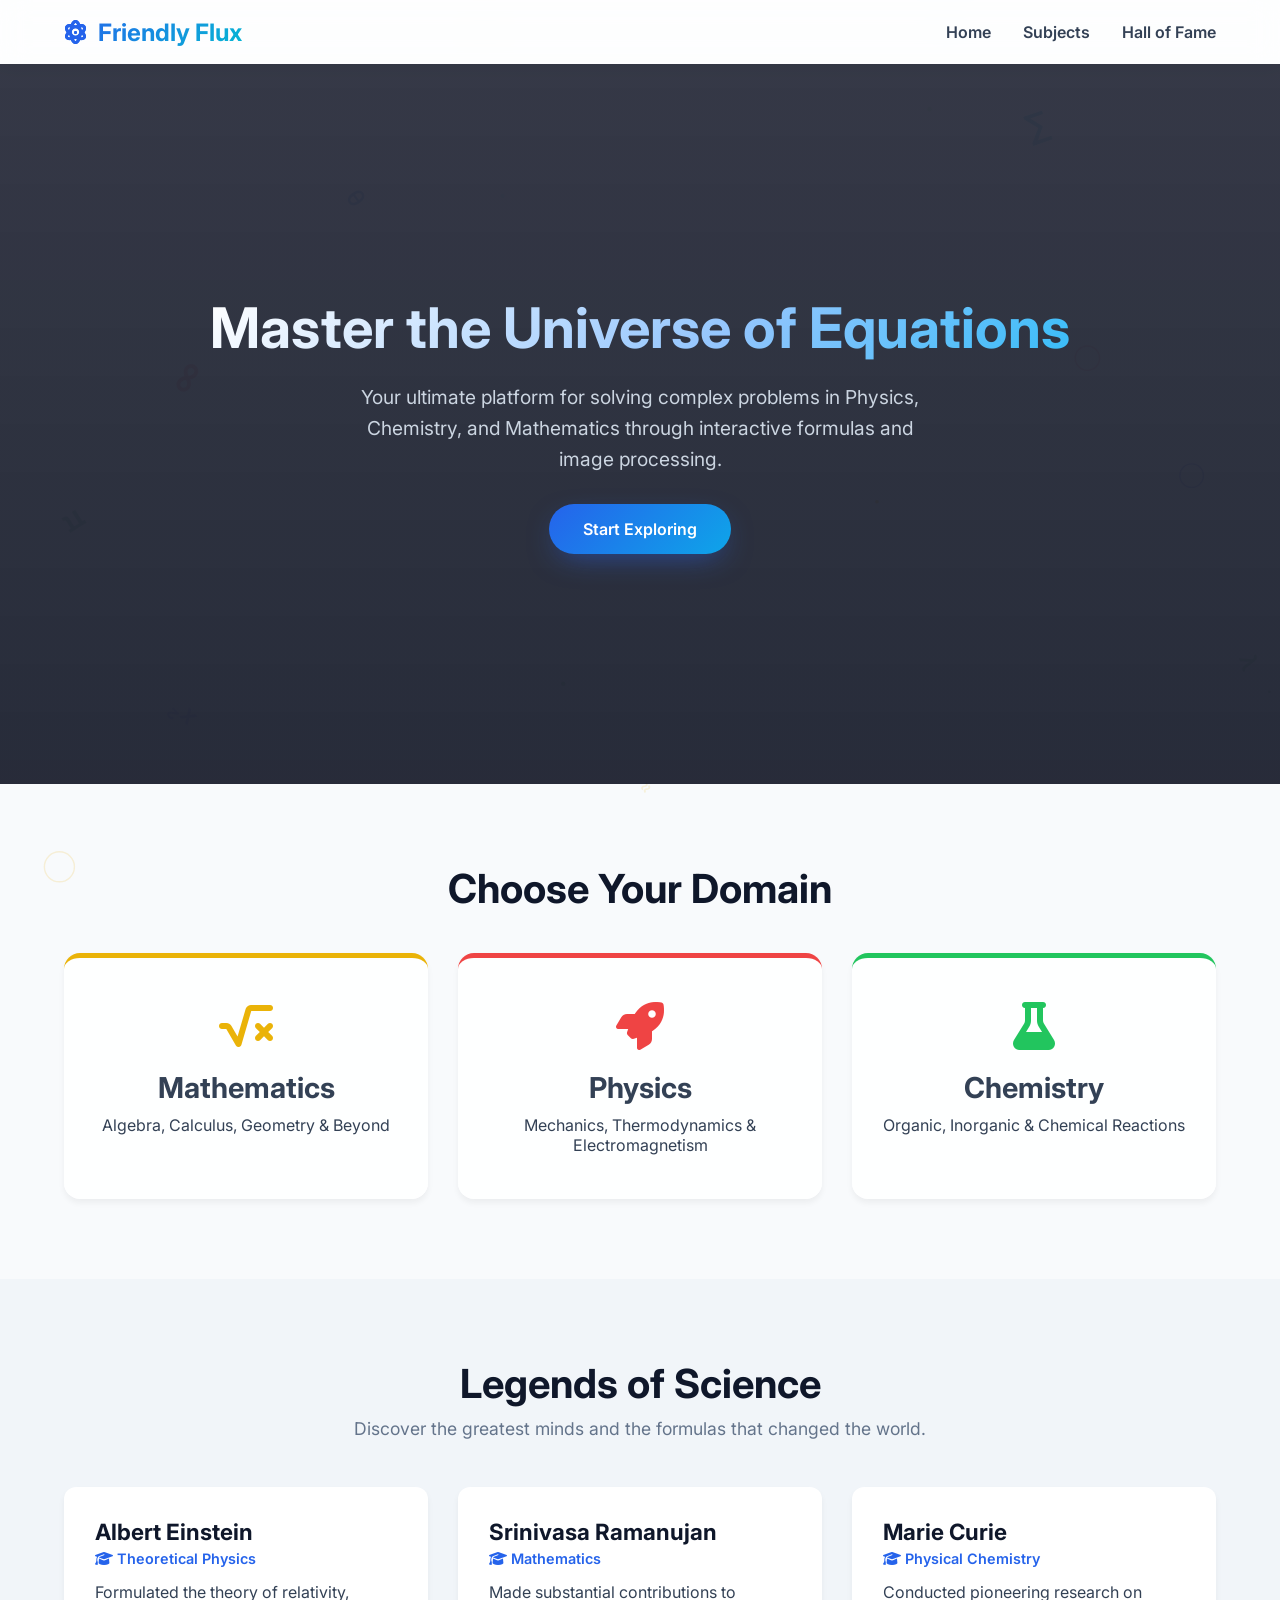
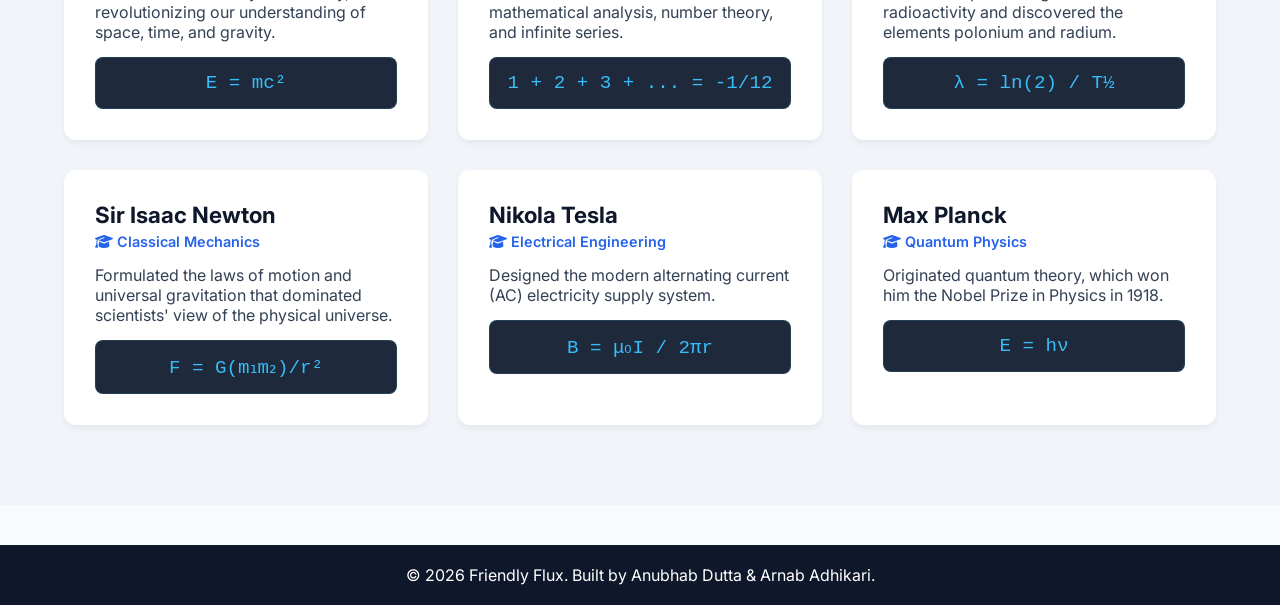
==== frontend/index.html @ 192f6465 "updating algebra and math files for simplyfy structure" ====
<!doctype html>
<html lang="en">
    <head>
        <meta charset="UTF-8" />
        <meta name="viewport" content="width=device-width, initial-scale=1.0" />
        <title>Friendly Flux | Explore the Universe of Logic</title>
        <link rel="stylesheet" href="style.css" />
        <!-- FontAwesome for professional icons -->
        <link
            rel="stylesheet"
            href="https://cdnjs.cloudflare.com/ajax/libs/font-awesome/6.4.0/css/all.min.css"
        />
        <link rel="stylesheet" href="science-bg.css" />
    </head>
    <body data-bg-theme="home">
        <script src="science-bg.js"></script>
        <!-- Navigation Bar -->
        <nav class="navbar">
            <div class="logo">
                <i class="fa-solid fa-atom"></i> Friendly Flux
            </div>
            <ul class="nav-links">
                <li><a href="#home">Home</a></li>
                <li><a href="#subjects">Subjects</a></li>
                <li><a href="#hall-of-fame">Hall of Fame</a></li>
            </ul>
        </nav>

        <!-- Hero Section -->
        <header id="home" class="hero">
            <div class="hero-content">
                <h1>Master the Universe of Equations</h1>
                <p>
                    Your ultimate platform for solving complex problems in
                    Physics, Chemistry, and Mathematics through interactive
                    formulas and image processing.
                </p>
                <a href="#subjects" class="cta-btn">Start Exploring</a>
            </div>
        </header>

        <!-- Core Subjects Section -->
        <section id="subjects" class="section-container">
            <h2 class="section-title">Choose Your Domain</h2>
            <div class="card-grid">
                <!-- Mathematics Card -->
                <a href="math/welcome/math-welcome.html" class="subject-card math-card">
                    <i class="fa-solid fa-square-root-variable icon"></i>
                    <h3>Mathematics</h3>
                    <p>Algebra, Calculus, Geometry & Beyond</p>
                </a>

                <!-- Physics Card -->
                <a
                    href="physics/physics.html"
                    class="subject-card physics-card"
                >
                    <i class="fa-solid fa-rocket icon"></i>
                    <h3>Physics</h3>
                    <p>Mechanics, Thermodynamics & Electromagnetism</p>
                </a>

                <!-- Chemistry Card -->
                <a
                    href="chemistry/chemistry.html"
                    class="subject-card chemistry-card"
                >
                    <i class="fa-solid fa-flask icon"></i>
                    <h3>Chemistry</h3>
                    <p>Organic, Inorganic & Chemical Reactions</p>
                </a>

                
            </div>
        </section>

        <!-- Scientists & Formulas (Hall of Fame) Section -->
        <section id="hall-of-fame" class="section-container bg-light">
            <h2 class="section-title">Legends of Science</h2>
            <p class="section-subtitle">
                Discover the greatest minds and the formulas that changed the
                world.
            </p>

            <div class="card-grid" id="scientists-container">
                <!-- Cards will be generated here by JavaScript -->
            </div>
        </section>

        <!-- Footer -->
        <footer>
            <p>&copy; 2026 Friendly Flux. Built by Anubhab Dutta & Arnab Adhikari.</p>
        </footer>

        <script src="script.js"></script>
    </body>
</html>
---- frontend/style.css ----
/* Google Fonts Import */
@import url('https://fonts.googleapis.com/css2?family=Inter:wght@300;400;600;700&display=swap');

/* Global Variables */
:root {
    --primary-color: #2563eb;
    --secondary-color: #1e40af;
    --dark-bg: #0f172a;
    --light-bg: #f8fafc;
    --text-dark: #334155;
    --text-light: #f1f5f9;
    --glow: 0 0 40px rgba(37, 99, 235, 0.35);
}

* {
    margin: 0;
    padding: 0;
    box-sizing: border-box;
    font-family: 'Inter', sans-serif;
}

html {
    scroll-behavior: smooth;
}

body {
    background-color: var(--light-bg);
    color: var(--text-dark);
}

/* Navbar */
.navbar {
    display: flex;
    justify-content: space-between;
    align-items: center;
    padding: 1.1rem 5%;
    background-color: rgba(255, 255, 255, 0.75);
    backdrop-filter: blur(14px);
    -webkit-backdrop-filter: blur(14px);
    box-shadow: 0 2px 16px rgba(15, 23, 42, 0.08);
    position: sticky;
    top: 0;
    z-index: 100;
}

.logo {
    font-size: 1.5rem;
    font-weight: 700;
    background: linear-gradient(135deg, var(--primary-color), #06b6d4);
    -webkit-background-clip: text;
    background-clip: text;
    color: transparent;
    display: flex;
    align-items: center;
    gap: 10px;
}

.logo i { color: var(--primary-color); -webkit-text-fill-color: var(--primary-color); }

.nav-links {
    list-style: none;
    display: flex;
    gap: 2rem;
}

.nav-links a {
    text-decoration: none;
    color: var(--text-dark);
    font-weight: 600;
    transition: color 0.3s;
}

.nav-links a:hover {
    color: var(--primary-color);
}

/* Hero Section */
.hero {
    height: 80vh;
    background: linear-gradient(rgba(10, 14, 30, 0.82), rgba(10, 14, 30, 0.88)), url('https://images.unsplash.com/photo-1507413245164-6160d8298b31?ixlib=rb-4.0.3&auto=format&fit=crop&w=1920&q=80') center/cover;
    display: flex;
    align-items: center;
    justify-content: center;
    text-align: center;
    color: white;
    padding: 0 20px;
    position: relative;
    overflow: hidden;
}

.hero h1 {
    font-size: 3.5rem;
    margin-bottom: 20px;
    background: linear-gradient(135deg, #ffffff, #93c5fd 60%, #38bdf8);
    -webkit-background-clip: text;
    background-clip: text;
    color: transparent;
    animation: heroGlow 6s ease-in-out infinite alternate;
}

@keyframes heroGlow {
    from { filter: drop-shadow(0 0 6px rgba(56, 189, 248, 0.25)); }
    to   { filter: drop-shadow(0 0 22px rgba(56, 189, 248, 0.55)); }
}

.hero p {
    font-size: 1.2rem;
    max-width: 600px;
    margin: 0 auto 30px;
    line-height: 1.6;
    color: #cbd5e1;
}

.cta-btn {
    padding: 15px 34px;
    background: linear-gradient(135deg, var(--primary-color), #0ea5e9);
    color: white;
    text-decoration: none;
    font-weight: 600;
    border-radius: 999px;
    transition: transform 0.3s, box-shadow 0.3s;
    box-shadow: 0 10px 30px -10px rgba(37, 99, 235, 0.6);
    display: inline-block;
}

.cta-btn:hover {
    transform: translateY(-3px);
    box-shadow: 0 16px 36px -10px rgba(14, 165, 233, 0.7);
}

/* Common Section Styles */
.section-container {
    padding: 5rem 5%;
    text-align: center;
}

.section-title {
    font-size: 2.5rem;
    margin-bottom: 10px;
    color: var(--dark-bg);
}

.section-subtitle {
    font-size: 1.1rem;
    color: #64748b;
    margin-bottom: 3rem;
}

.bg-light {
    background-color: #f1f5f9;
}

/* Card Grid */
.card-grid {
    display: grid;
    grid-template-columns: repeat(auto-fit, minmax(300px, 1fr));
    gap: 30px;
    margin-top: 40px;
}

/* Subject Cards */
.subject-card {
    background: rgba(255, 255, 255, 0.85);
    backdrop-filter: blur(6px);
    padding: 44px 24px;
    border-radius: 16px;
    text-decoration: none;
    color: var(--text-dark);
    box-shadow: 0 4px 6px rgba(0,0,0,0.05);
    transition: transform 0.35s, box-shadow 0.35s;
    border-top: 5px solid transparent;
    position: relative;
    overflow: hidden;
}

.subject-card::after {
    content: "";
    position: absolute;
    inset: 0;
    background: radial-gradient(circle at 50% 0%, currentColor, transparent 70%);
    opacity: 0;
    transition: opacity 0.35s;
    pointer-events: none;
}

.subject-card:hover::after { opacity: 0.06; }

.subject-card:hover {
    transform: translateY(-10px) scale(1.02);
    box-shadow: 0 20px 34px rgba(0,0,0,0.12);
}

.math-card { border-top-color: #eab308; color: #b45309; }
.physics-card { border-top-color: #ef4444; color: #b91c1c; }
.chemistry-card { border-top-color: #22c55e; color: #15803d; }
.geometry-card { border-top-color: #6366f1; color: #4338ca; }

.subject-card h3, .subject-card p { color: var(--text-dark); }

.icon {
    font-size: 3rem;
    margin-bottom: 20px;
    color: var(--primary-color);
    transition: transform 0.35s;
    animation: iconFloat 4s ease-in-out infinite;
}

@keyframes iconFloat {
    0%, 100% { transform: translateY(0); }
    50% { transform: translateY(-6px); }
}

.subject-card:hover .icon { animation-play-state: paused; transform: scale(1.15) rotate(-4deg); }

.math-card .icon { color: #eab308; }
.physics-card .icon { color: #ef4444; }
.chemistry-card .icon { color: #22c55e; }

.subject-card h3 {
    font-size: 1.8rem;
    margin-bottom: 10px;
}

/* Scientist Cards */
.scientist-card {
    background: white;
    padding: 30px;
    border-radius: 12px;
    box-shadow: 0 4px 6px rgba(0,0,0,0.05);
    text-align: left;
    border: 1px solid transparent;
    transition: transform 0.3s ease, box-shadow 0.3s ease, border-color 0.3s ease;
}

.scientist-card:hover {
    transform: translateY(-6px);
    border-color: rgba(37, 99, 235, 0.25);
    box-shadow: 0 16px 30px -12px rgba(37, 99, 235, 0.25);
}

.scientist-name {
    font-size: 1.4rem;
    font-weight: 700;
    margin-bottom: 5px;
    color: var(--dark-bg);
}

.scientist-field {
    color: var(--primary-color);
    font-weight: 600;
    font-size: 0.9rem;
    margin-bottom: 15px;
}

.formula-box {
    background: #1e293b;
    color: #38bdf8;
    padding: 15px;
    border-radius: 8px;
    font-family: monospace;
    font-size: 1.2rem;
    text-align: center;
    margin-top: 15px;
    box-shadow: inset 0 0 0 1px rgba(56, 189, 248, 0.15);
    transition: box-shadow 0.3s ease;
}

.scientist-card:hover .formula-box {
    box-shadow: inset 0 0 0 1px rgba(56, 189, 248, 0.4), 0 0 20px -4px rgba(56, 189, 248, 0.45);
}

/* Footer */
footer {
    background-color: var(--dark-bg);
    color: white;
    text-align: center;
    padding: 20px;
    margin-top: 40px;
}


/* 📱 Mobile Responsive Layout */
@media (max-width: 768px) {
    /* ন্যাভিগেশন বারকে ওপর-নিচ করে সাজানো */
    .navbar {
        flex-direction: column;
        align-items: center;
        padding: 15px;
        gap: 15px;
    }

    /* লোগোর লেখা যাতে ভেঙে দু-লাইনে না যায় */
    .logo {
        white-space: nowrap;
        font-size: 1.5rem;
    }

    /* মেনু আইটেমগুলো সেন্টারে আনা */
    .nav-links, .nav-controls {
        display: flex;
        flex-wrap: wrap;
        justify-content: center;
        gap: 15px;
        width: 100%;
    }

    /* হিরো সেকশনের বড় লেখা মোবাইলের মাপে ছোট করা */
    .hero h1 {
        font-size: 2.2rem;
        line-height: 1.2;
    }

    .hero p {
        font-size: 1rem;
        padding: 0 15px;
    }
}

@media (prefers-reduced-motion: reduce) {
    *, *::before, *::after {
        animation-duration: 0.01ms !important;
        animation-iteration-count: 1 !important;
        transition-duration: 0.01ms !important;
        scroll-behavior: auto !important;
    }
}
---- frontend/science-bg.css ----
/* ==========================================================================
   Friendly Flux — Ambient Science Background (shared layer)
   Keeps the canvas behind existing content without altering any layout
   logic: every existing top-level section is simply lifted into its own
   stacking context above the canvas.
   ========================================================================== */
#science-bg-canvas {
    position: fixed;
    inset: 0;
    width: 100vw;
    height: 100vh;
    z-index: 0;
    pointer-events: none;
    display: block;
}

body > *:not(#science-bg-canvas) {
    position: relative;
    z-index: 1;
}
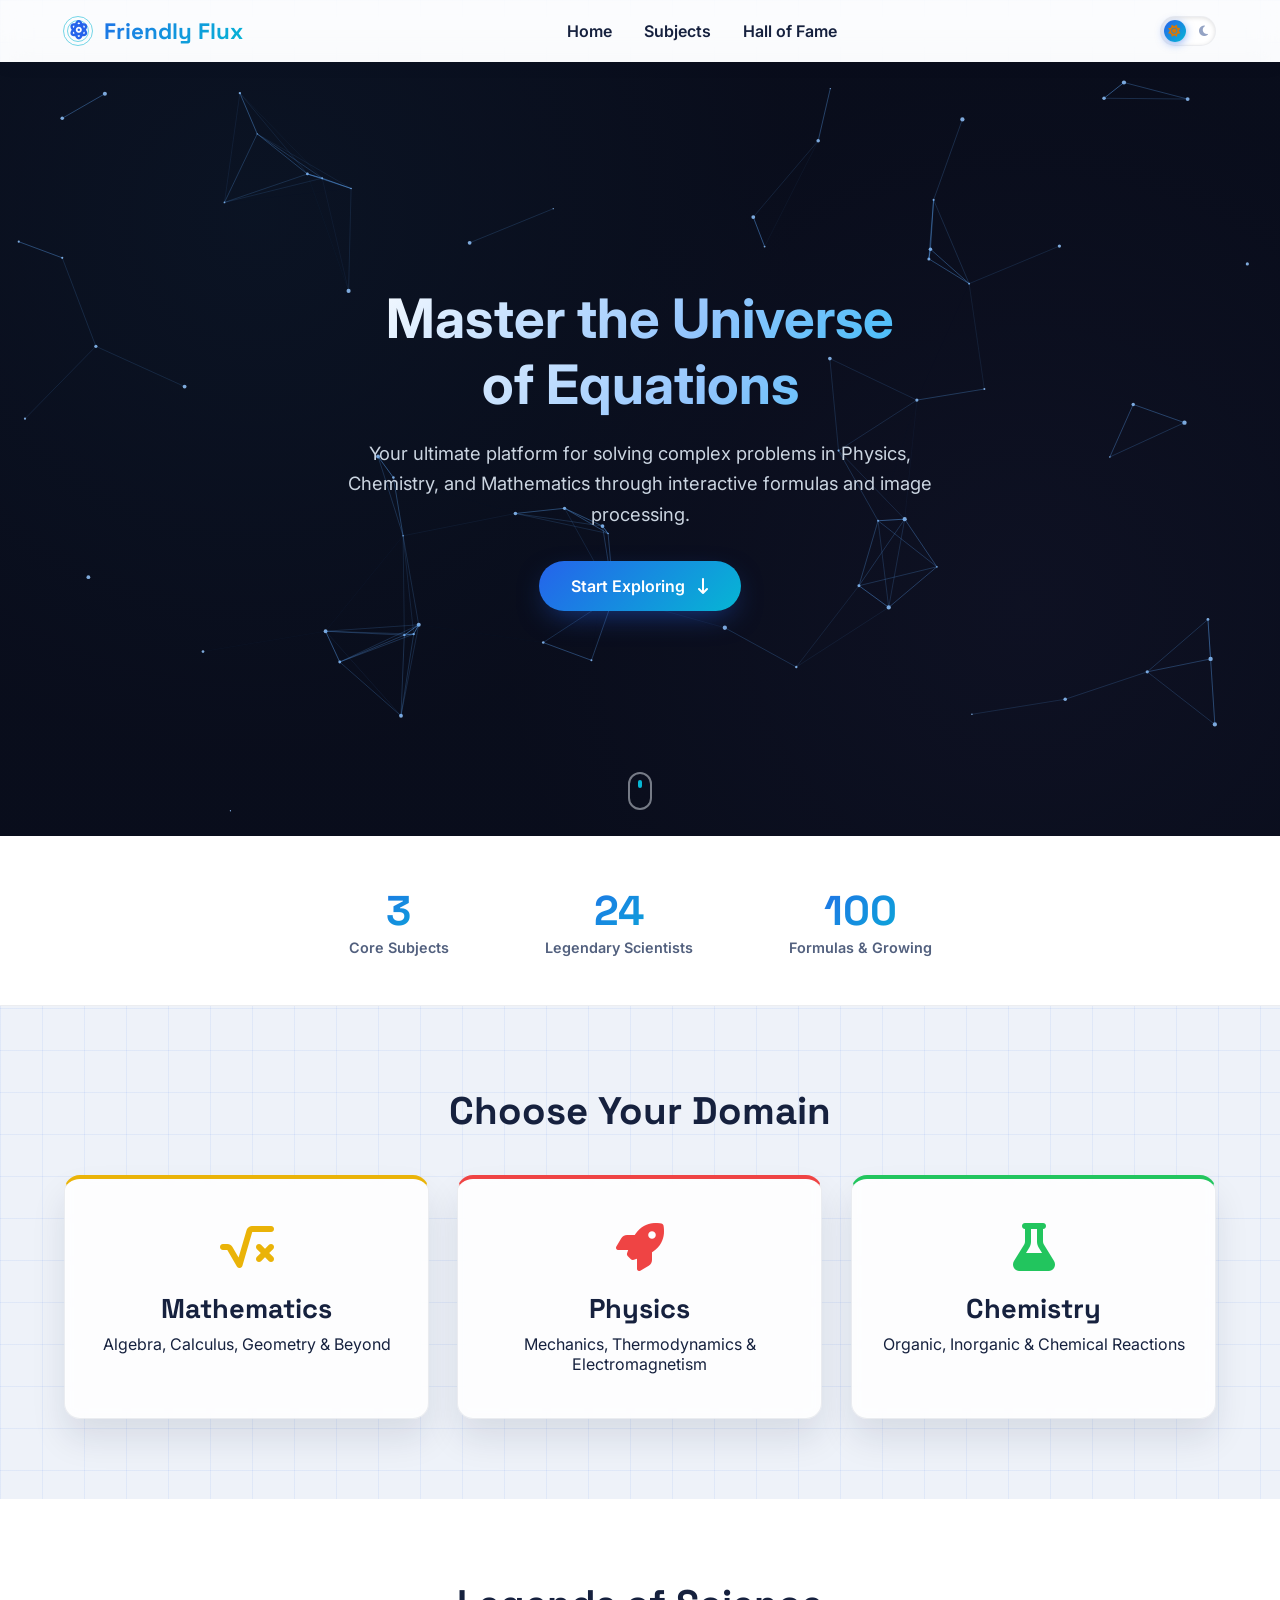
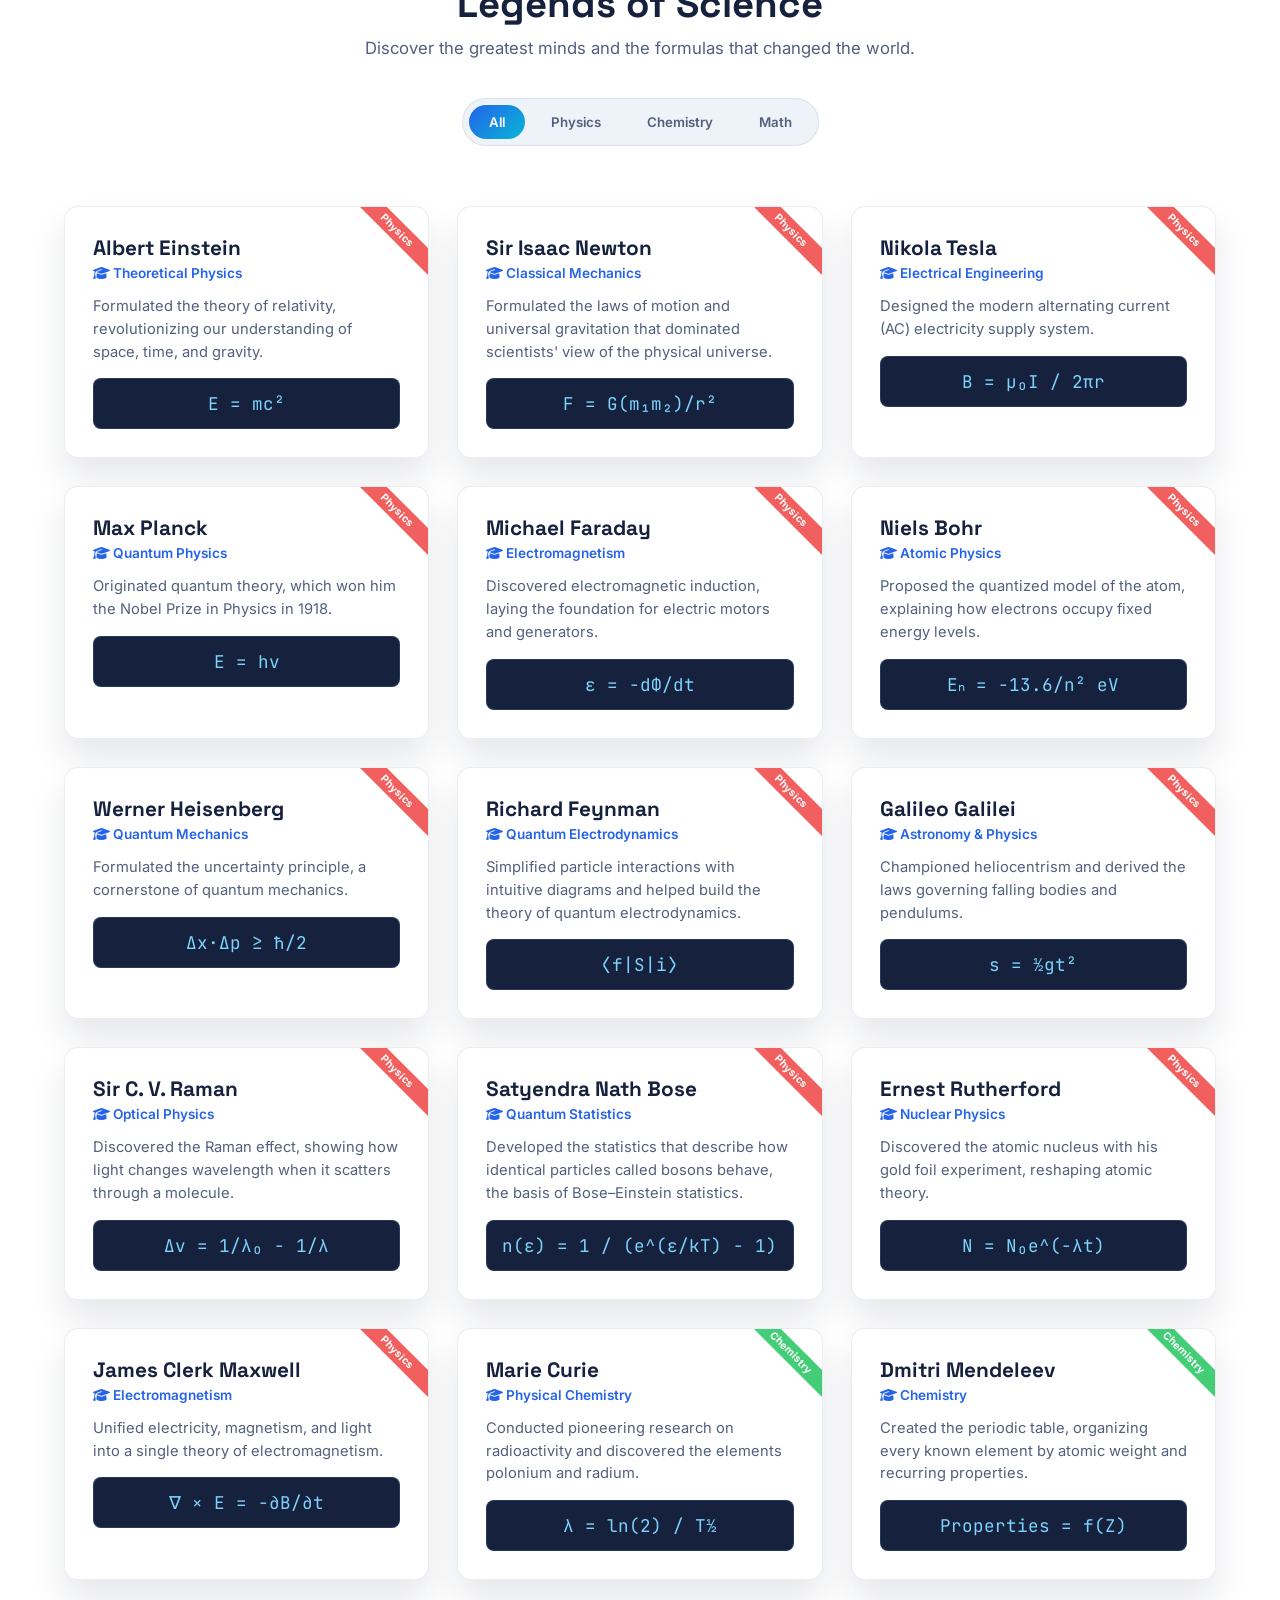
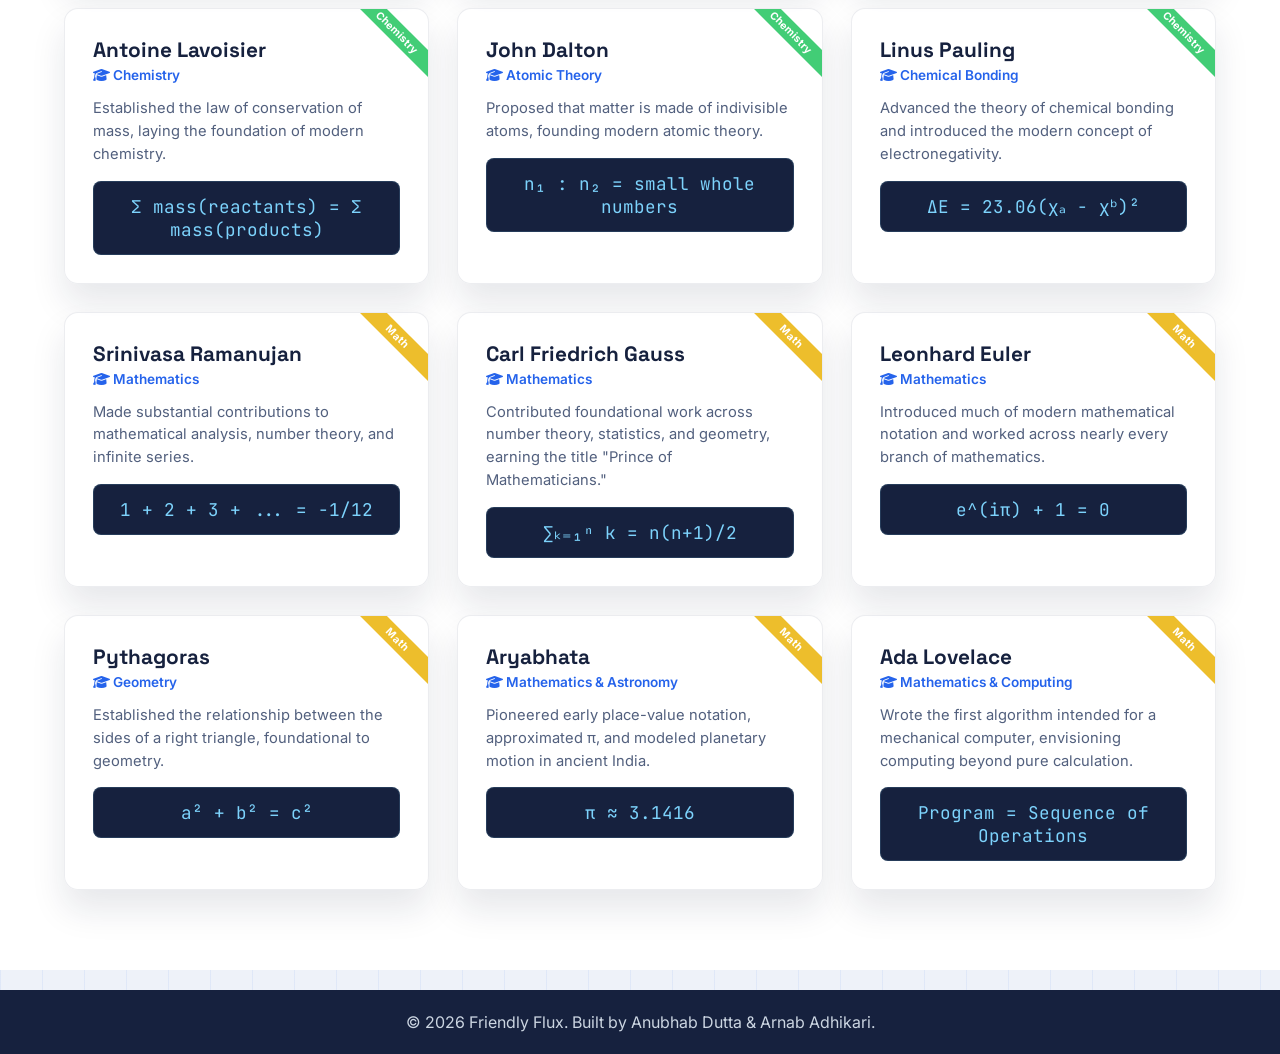
==== commit 87c3bcd7: "Added styling in Homepage" ====
--- a/frontend/index.html
+++ b/frontend/index.html
@@ -10,41 +10,89 @@
             rel="stylesheet"
             href="https://cdnjs.cloudflare.com/ajax/libs/font-awesome/6.4.0/css/all.min.css"
         />
-        <link rel="stylesheet" href="science-bg.css" />
     </head>
     <body data-bg-theme="home">
-        <script src="science-bg.js"></script>
         <!-- Navigation Bar -->
         <nav class="navbar">
             <div class="logo">
-                <i class="fa-solid fa-atom"></i> Friendly Flux
+                <span class="atom-icon">
+                    <i class="fa-solid fa-atom"></i>
+                    <span class="orbit orbit-1"></span>
+                    <span class="orbit orbit-2"></span>
+                </span>
+                Friendly Flux
             </div>
             <ul class="nav-links">
                 <li><a href="#home">Home</a></li>
                 <li><a href="#subjects">Subjects</a></li>
                 <li><a href="#hall-of-fame">Hall of Fame</a></li>
             </ul>
+            <button
+                id="theme-toggle"
+                class="theme-toggle"
+                type="button"
+                aria-pressed="false"
+                aria-label="Switch to dark mode"
+            >
+                <i class="fa-solid fa-sun sun-icon"></i>
+                <i class="fa-solid fa-moon moon-icon"></i>
+                <span class="toggle-knob"></span>
+            </button>
         </nav>
 
         <!-- Hero Section -->
         <header id="home" class="hero">
+            <canvas id="constellation" aria-hidden="true"></canvas>
+            <div class="hero-symbols" aria-hidden="true">
+                <span>&Sigma;</span><span>&pi;</span><span>&Delta;</span>
+                <span>&infin;</span><span>&radic;</span><span>E=mc&sup2;</span>
+                <span>&int;</span><span>&theta;</span><span>H&#8322;O</span>
+                <span>&alpha;</span><span>F=ma</span><span>&omega;</span>
+            </div>
+
             <div class="hero-content">
-                <h1>Master the Universe of Equations</h1>
+                <h1 class="reveal-text">
+                    <span>Master the Universe</span>
+                    <span>of Equations</span>
+                </h1>
                 <p>
                     Your ultimate platform for solving complex problems in
                     Physics, Chemistry, and Mathematics through interactive
                     formulas and image processing.
                 </p>
-                <a href="#subjects" class="cta-btn">Start Exploring</a>
+                <a href="#subjects" class="cta-btn">
+                    <span>Start Exploring</span>
+                    <i class="fa-solid fa-arrow-down-long"></i>
+                </a>
+            </div>
+
+            <div class="scroll-cue" aria-hidden="true">
+                <span></span>
             </div>
         </header>
 
+        <!-- Stats Strip -->
+        <section class="stats-strip reveal">
+            <div class="stat">
+                <span class="stat-number" data-target="3">0</span>
+                <span class="stat-label">Core Subjects</span>
+            </div>
+            <div class="stat">
+                <span class="stat-number" data-target="24">0</span>
+                <span class="stat-label">Legendary Scientists</span>
+            </div>
+            <div class="stat">
+                <span class="stat-number" data-target="100">0</span>
+                <span class="stat-label">Formulas &amp; Growing</span>
+            </div>
+        </section>
+
         <!-- Core Subjects Section -->
         <section id="subjects" class="section-container">
-            <h2 class="section-title">Choose Your Domain</h2>
+            <h2 class="section-title reveal">Choose Your Domain</h2>
             <div class="card-grid">
                 <!-- Mathematics Card -->
-                <a href="math/welcome/math-welcome.html" class="subject-card math-card">
+                <a href="math/welcome/math-welcome.html" class="subject-card math-card reveal">
                     <i class="fa-solid fa-square-root-variable icon"></i>
                     <h3>Mathematics</h3>
                     <p>Algebra, Calculus, Geometry & Beyond</p>
@@ -53,7 +101,7 @@
                 <!-- Physics Card -->
                 <a
                     href="physics/physics.html"
-                    class="subject-card physics-card"
+                    class="subject-card physics-card reveal"
                 >
                     <i class="fa-solid fa-rocket icon"></i>
                     <h3>Physics</h3>
@@ -63,24 +111,30 @@
                 <!-- Chemistry Card -->
                 <a
                     href="chemistry/chemistry.html"
-                    class="subject-card chemistry-card"
+                    class="subject-card chemistry-card reveal"
                 >
                     <i class="fa-solid fa-flask icon"></i>
                     <h3>Chemistry</h3>
                     <p>Organic, Inorganic & Chemical Reactions</p>
                 </a>
-
-                
             </div>
         </section>
 
         <!-- Scientists & Formulas (Hall of Fame) Section -->
         <section id="hall-of-fame" class="section-container bg-light">
-            <h2 class="section-title">Legends of Science</h2>
-            <p class="section-subtitle">
+            <h2 class="section-title reveal">Legends of Science</h2>
+            <p class="section-subtitle reveal">
                 Discover the greatest minds and the formulas that changed the
                 world.
             </p>
+
+            <div class="filter-bar reveal" role="tablist" aria-label="Filter scientists by subject">
+                <button class="filter-chip active" data-filter="all" type="button">All</button>
+                <button class="filter-chip" data-filter="physics" type="button">Physics</button>
+                <button class="filter-chip" data-filter="chemistry" type="button">Chemistry</button>
+                <button class="filter-chip" data-filter="math" type="button">Math</button>
+                <span class="filter-pill" aria-hidden="true"></span>
+            </div>
 
             <div class="card-grid" id="scientists-container">
                 <!-- Cards will be generated here by JavaScript -->
--- a/frontend/style.css
+++ b/frontend/style.css
@@ -1,22 +1,58 @@
-/* Google Fonts Import */
-@import url('https://fonts.googleapis.com/css2?family=Inter:wght@300;400;600;700&display=swap');
-
-/* Global Variables */
+/* ==========================================================
+   Friendly Flux — style.css
+   Theme concept: "Blueprint of the Universe"
+   Light = graph-paper notebook, Dark = deep-space constellation
+   ========================================================== */
+
+@import url('https://fonts.googleapis.com/css2?family=Space+Grotesk:wght@500;600;700&family=Inter:wght@300;400;600;700&family=JetBrains+Mono:wght@500;600&display=swap');
+
+/* ---------- Theme tokens ---------- */
 :root {
-    --primary-color: #2563eb;
-    --secondary-color: #1e40af;
-    --dark-bg: #0f172a;
-    --light-bg: #f8fafc;
-    --text-dark: #334155;
-    --text-light: #f1f5f9;
-    --glow: 0 0 40px rgba(37, 99, 235, 0.35);
-}
-
+    --bg: #eef2f9;
+    --bg-alt: #ffffff;
+    --grid-line: rgba(37, 99, 235, 0.07);
+    --ink: #16213e;
+    --ink-soft: #52607e;
+    --accent: #2563eb;
+    --accent-2: #06b6d4;
+    --gold: #b45309;
+    --card-bg: rgba(255, 255, 255, 0.86);
+    --card-border: rgba(22, 33, 62, 0.08);
+    --shadow: 0 20px 34px rgba(22, 33, 62, 0.10);
+    --nav-bg: rgba(255, 255, 255, 0.75);
+    --formula-bg: #16213e;
+    --formula-text: #7dd3fc;
+    --hero-overlay: rgba(9, 13, 28, 0.86);
+
+    --font-display: 'Space Grotesk', 'Inter', sans-serif;
+    --font-body: 'Inter', sans-serif;
+    --font-mono: 'JetBrains Mono', monospace;
+}
+
+:root[data-theme="dark"] {
+    --bg: #070a14;
+    --bg-alt: #0d1326;
+    --grid-line: rgba(125, 211, 252, 0.05);
+    --ink: #eaf0fb;
+    --ink-soft: #93a2c9;
+    --accent: #38bdf8;
+    --accent-2: #a78bfa;
+    --gold: #fbbf24;
+    --card-bg: rgba(15, 22, 43, 0.72);
+    --card-border: rgba(125, 211, 252, 0.14);
+    --shadow: 0 24px 40px rgba(0, 0, 0, 0.45);
+    --nav-bg: rgba(7, 10, 20, 0.65);
+    --formula-bg: #050810;
+    --formula-text: #7dd3fc;
+    --hero-overlay: rgba(3, 5, 12, 0.82);
+}
+
+/* ---------- Reset ---------- */
 * {
     margin: 0;
     padding: 0;
     box-sizing: border-box;
-    font-family: 'Inter', sans-serif;
+    font-family: var(--font-body);
 }
 
 html {
@@ -24,38 +60,86 @@
 }
 
 body {
-    background-color: var(--light-bg);
-    color: var(--text-dark);
-}
-
-/* Navbar */
+    background-color: var(--bg);
+    color: var(--ink);
+    background-image:
+        linear-gradient(var(--grid-line) 1px, transparent 1px),
+        linear-gradient(90deg, var(--grid-line) 1px, transparent 1px);
+    background-size: 42px 42px;
+    transition: background-color 0.5s ease, color 0.5s ease;
+}
+
+h1, h2, h3, .logo, .stat-number {
+    font-family: var(--font-display);
+}
+
+/* ---------- Navbar ---------- */
 .navbar {
     display: flex;
     justify-content: space-between;
     align-items: center;
-    padding: 1.1rem 5%;
-    background-color: rgba(255, 255, 255, 0.75);
+    padding: 1rem 5%;
+    background-color: var(--nav-bg);
     backdrop-filter: blur(14px);
     -webkit-backdrop-filter: blur(14px);
     box-shadow: 0 2px 16px rgba(15, 23, 42, 0.08);
     position: sticky;
     top: 0;
     z-index: 100;
+    transition: background-color 0.5s ease;
 }
 
 .logo {
-    font-size: 1.5rem;
+    font-size: 1.4rem;
     font-weight: 700;
-    background: linear-gradient(135deg, var(--primary-color), #06b6d4);
+    background: linear-gradient(135deg, var(--accent), var(--accent-2));
     -webkit-background-clip: text;
     background-clip: text;
     color: transparent;
     display: flex;
     align-items: center;
-    gap: 10px;
-}
-
-.logo i { color: var(--primary-color); -webkit-text-fill-color: var(--primary-color); }
+    gap: 12px;
+}
+
+.atom-icon {
+    position: relative;
+    width: 28px;
+    height: 28px;
+    display: inline-flex;
+    align-items: center;
+    justify-content: center;
+}
+
+.atom-icon i {
+    color: var(--accent);
+    -webkit-text-fill-color: var(--accent);
+    font-size: 1.2rem;
+    z-index: 2;
+}
+
+.orbit {
+    position: absolute;
+    border: 1px solid var(--accent-2);
+    border-radius: 50%;
+    opacity: 0.55;
+}
+
+.orbit-1 {
+    width: 30px;
+    height: 30px;
+    animation: spin 5s linear infinite;
+}
+
+.orbit-2 {
+    width: 22px;
+    height: 22px;
+    animation: spin 3.4s linear infinite reverse;
+}
+
+@keyframes spin {
+    from { transform: rotate(0deg) scaleY(0.55); }
+    to   { transform: rotate(360deg) scaleY(0.55); }
+}
 
 .nav-links {
     list-style: none;
@@ -65,112 +149,318 @@
 
 .nav-links a {
     text-decoration: none;
-    color: var(--text-dark);
+    color: var(--ink);
     font-weight: 600;
+    position: relative;
     transition: color 0.3s;
 }
 
+.nav-links a::after {
+    content: "";
+    position: absolute;
+    left: 0;
+    bottom: -4px;
+    width: 0;
+    height: 2px;
+    background: linear-gradient(90deg, var(--accent), var(--accent-2));
+    transition: width 0.3s ease;
+}
+
 .nav-links a:hover {
-    color: var(--primary-color);
-}
-
-/* Hero Section */
+    color: var(--accent);
+}
+
+.nav-links a:hover::after {
+    width: 100%;
+}
+
+/* ---------- Theme toggle switch ---------- */
+.theme-toggle {
+    position: relative;
+    width: 56px;
+    height: 30px;
+    border-radius: 999px;
+    border: 1px solid var(--card-border);
+    background: var(--bg-alt);
+    cursor: pointer;
+    display: flex;
+    align-items: center;
+    padding: 0 7px;
+    justify-content: space-between;
+    box-shadow: inset 0 1px 4px rgba(0,0,0,0.12);
+}
+
+.theme-toggle i {
+    font-size: 0.75rem;
+    z-index: 1;
+}
+
+.sun-icon { color: #d97706; }
+.moon-icon { color: #94a3c4; }
+
+.toggle-knob {
+    position: absolute;
+    top: 3px;
+    left: 3px;
+    width: 22px;
+    height: 22px;
+    border-radius: 50%;
+    background: linear-gradient(135deg, var(--accent), var(--accent-2));
+    transition: transform 0.4s cubic-bezier(0.65, 0, 0.35, 1);
+    box-shadow: 0 2px 8px rgba(37, 99, 235, 0.5);
+}
+
+:root[data-theme="dark"] .toggle-knob {
+    transform: translateX(26px);
+}
+
+/* ---------- Hero ---------- */
 .hero {
-    height: 80vh;
-    background: linear-gradient(rgba(10, 14, 30, 0.82), rgba(10, 14, 30, 0.88)), url('https://images.unsplash.com/photo-1507413245164-6160d8298b31?ixlib=rb-4.0.3&auto=format&fit=crop&w=1920&q=80') center/cover;
+    min-height: 86vh;
+    position: relative;
     display: flex;
     align-items: center;
     justify-content: center;
     text-align: center;
-    color: white;
+    color: #f1f5f9;
     padding: 0 20px;
-    position: relative;
     overflow: hidden;
+    background:
+        linear-gradient(var(--hero-overlay), var(--hero-overlay)),
+        radial-gradient(circle at 20% 20%, rgba(56, 189, 248, 0.25), transparent 45%),
+        radial-gradient(circle at 80% 70%, rgba(167, 139, 250, 0.22), transparent 45%),
+        #0a0e1a;
+}
+
+#constellation {
+    position: absolute;
+    inset: 0;
+    width: 100%;
+    height: 100%;
+    z-index: 0;
+}
+
+.hero-symbols {
+    position: absolute;
+    inset: 0;
+    z-index: 1;
+    pointer-events: none;
+    overflow: hidden;
+}
+
+.hero-symbols span {
+    position: absolute;
+    bottom: -10%;
+    font-family: var(--font-mono);
+    color: rgba(125, 211, 252, 0.18);
+    font-size: 2.2rem;
+    animation: floatUp linear infinite;
+}
+
+.hero-symbols span:nth-child(1)  { left: 4%;  font-size: 1.6rem; animation-duration: 17s; animation-delay: 0s; }
+.hero-symbols span:nth-child(2)  { left: 14%; font-size: 2.6rem; animation-duration: 21s; animation-delay: 2s; }
+.hero-symbols span:nth-child(3)  { left: 24%; font-size: 1.8rem; animation-duration: 15s; animation-delay: 4s; }
+.hero-symbols span:nth-child(4)  { left: 36%; font-size: 2.1rem; animation-duration: 19s; animation-delay: 1s; }
+.hero-symbols span:nth-child(5)  { left: 48%; font-size: 1.4rem; animation-duration: 16s; animation-delay: 6s; }
+.hero-symbols span:nth-child(6)  { left: 58%; font-size: 1.5rem; animation-duration: 23s; animation-delay: 3s; }
+.hero-symbols span:nth-child(7)  { left: 68%; font-size: 2.3rem; animation-duration: 18s; animation-delay: 5s; }
+.hero-symbols span:nth-child(8)  { left: 76%; font-size: 1.7rem; animation-duration: 20s; animation-delay: 0.5s; }
+.hero-symbols span:nth-child(9)  { left: 84%; font-size: 1.4rem; animation-duration: 14s; animation-delay: 7s; }
+.hero-symbols span:nth-child(10) { left: 92%; font-size: 1.9rem; animation-duration: 22s; animation-delay: 2.5s; }
+.hero-symbols span:nth-child(11) { left: 10%; font-size: 1.3rem; animation-duration: 24s; animation-delay: 9s; }
+.hero-symbols span:nth-child(12) { left: 64%; font-size: 1.3rem; animation-duration: 13s; animation-delay: 8s; }
+
+@keyframes floatUp {
+    0%   { transform: translateY(0) rotate(0deg); opacity: 0; }
+    10%  { opacity: 1; }
+    90%  { opacity: 1; }
+    100% { transform: translateY(-115vh) rotate(20deg); opacity: 0; }
+}
+
+.hero-content {
+    position: relative;
+    z-index: 2;
+    max-width: 720px;
 }
 
 .hero h1 {
-    font-size: 3.5rem;
-    margin-bottom: 20px;
+    font-size: 3.4rem;
+    line-height: 1.15;
+    margin-bottom: 22px;
+    display: flex;
+    flex-direction: column;
+    gap: 4px;
+}
+
+.hero h1 span {
     background: linear-gradient(135deg, #ffffff, #93c5fd 60%, #38bdf8);
     -webkit-background-clip: text;
     background-clip: text;
     color: transparent;
-    animation: heroGlow 6s ease-in-out infinite alternate;
-}
-
-@keyframes heroGlow {
-    from { filter: drop-shadow(0 0 6px rgba(56, 189, 248, 0.25)); }
-    to   { filter: drop-shadow(0 0 22px rgba(56, 189, 248, 0.55)); }
+    opacity: 0;
+    transform: translateY(30px);
+    animation: wordReveal 0.9s cubic-bezier(0.2, 0.9, 0.3, 1) forwards;
+}
+
+.hero h1 span:nth-child(2) { animation-delay: 0.22s; }
+
+@keyframes wordReveal {
+    to { opacity: 1; transform: translateY(0); }
 }
 
 .hero p {
-    font-size: 1.2rem;
+    font-size: 1.15rem;
     max-width: 600px;
-    margin: 0 auto 30px;
-    line-height: 1.6;
+    margin: 0 auto 32px;
+    line-height: 1.65;
     color: #cbd5e1;
+    opacity: 0;
+    animation: fadeIn 0.9s ease forwards;
+    animation-delay: 0.6s;
+}
+
+@keyframes fadeIn {
+    to { opacity: 1; }
 }
 
 .cta-btn {
-    padding: 15px 34px;
-    background: linear-gradient(135deg, var(--primary-color), #0ea5e9);
+    padding: 15px 32px;
+    background: linear-gradient(135deg, var(--accent), var(--accent-2));
     color: white;
     text-decoration: none;
     font-weight: 600;
     border-radius: 999px;
-    transition: transform 0.3s, box-shadow 0.3s;
+    display: inline-flex;
+    align-items: center;
+    gap: 12px;
     box-shadow: 0 10px 30px -10px rgba(37, 99, 235, 0.6);
-    display: inline-block;
+    position: relative;
+    overflow: hidden;
+    opacity: 0;
+    animation: fadeIn 0.9s ease forwards;
+    animation-delay: 0.85s;
+    transition: transform 0.3s, box-shadow 0.3s, gap 0.3s;
+}
+
+.cta-btn i {
+    transition: transform 0.3s;
 }
 
 .cta-btn:hover {
     transform: translateY(-3px);
+    gap: 16px;
     box-shadow: 0 16px 36px -10px rgba(14, 165, 233, 0.7);
 }
 
-/* Common Section Styles */
+.cta-btn:hover i {
+    transform: translateY(3px);
+}
+
+.scroll-cue {
+    position: absolute;
+    bottom: 26px;
+    left: 50%;
+    transform: translateX(-50%);
+    width: 24px;
+    height: 38px;
+    border: 2px solid rgba(226, 232, 240, 0.5);
+    border-radius: 14px;
+    z-index: 2;
+}
+
+.scroll-cue span {
+    display: block;
+    width: 4px;
+    height: 8px;
+    margin: 6px auto 0;
+    border-radius: 2px;
+    background: var(--accent-2);
+    animation: scrollCue 1.8s ease infinite;
+}
+
+@keyframes scrollCue {
+    0%   { transform: translateY(0); opacity: 1; }
+    70%  { opacity: 0; }
+    100% { transform: translateY(14px); opacity: 0; }
+}
+
+/* ---------- Stats strip ---------- */
+.stats-strip {
+    display: flex;
+    flex-wrap: wrap;
+    justify-content: center;
+    gap: clamp(2rem, 8vw, 6rem);
+    padding: 3rem 5%;
+    background: var(--bg-alt);
+    border-bottom: 1px solid var(--card-border);
+}
+
+.stat {
+    text-align: center;
+}
+
+.stat-number {
+    display: block;
+    font-size: 2.6rem;
+    font-weight: 700;
+    background: linear-gradient(135deg, var(--accent), var(--accent-2));
+    -webkit-background-clip: text;
+    background-clip: text;
+    color: transparent;
+}
+
+.stat-label {
+    font-size: 0.9rem;
+    color: var(--ink-soft);
+    font-weight: 600;
+}
+
+/* ---------- Common Section Styles ---------- */
 .section-container {
     padding: 5rem 5%;
     text-align: center;
 }
 
 .section-title {
-    font-size: 2.5rem;
+    font-size: 2.4rem;
     margin-bottom: 10px;
-    color: var(--dark-bg);
+    color: var(--ink);
 }
 
 .section-subtitle {
-    font-size: 1.1rem;
-    color: #64748b;
-    margin-bottom: 3rem;
+    font-size: 1.05rem;
+    color: var(--ink-soft);
+    margin-bottom: 2.5rem;
 }
 
 .bg-light {
-    background-color: #f1f5f9;
-}
-
-/* Card Grid */
+    background-color: var(--bg-alt);
+}
+
+/* ---------- Card Grid ---------- */
 .card-grid {
     display: grid;
-    grid-template-columns: repeat(auto-fit, minmax(300px, 1fr));
-    gap: 30px;
+    grid-template-columns: repeat(auto-fit, minmax(280px, 1fr));
+    gap: 28px;
     margin-top: 40px;
 }
 
-/* Subject Cards */
+/* ---------- Subject Cards ---------- */
 .subject-card {
-    background: rgba(255, 255, 255, 0.85);
+    background: var(--card-bg);
     backdrop-filter: blur(6px);
     padding: 44px 24px;
     border-radius: 16px;
     text-decoration: none;
-    color: var(--text-dark);
-    box-shadow: 0 4px 6px rgba(0,0,0,0.05);
-    transition: transform 0.35s, box-shadow 0.35s;
-    border-top: 5px solid transparent;
+    color: var(--ink);
+    box-shadow: var(--shadow);
+    border: 1px solid var(--card-border);
+    border-top: 4px solid transparent;
     position: relative;
     overflow: hidden;
+    transform-style: preserve-3d;
+    transition: transform 0.25s ease, box-shadow 0.25s ease;
+    will-change: transform;
 }
 
 .subject-card::after {
@@ -183,25 +473,27 @@
     pointer-events: none;
 }
 
-.subject-card:hover::after { opacity: 0.06; }
+.subject-card:hover::after { opacity: 0.08; }
 
 .subject-card:hover {
-    transform: translateY(-10px) scale(1.02);
-    box-shadow: 0 20px 34px rgba(0,0,0,0.12);
+    box-shadow: 0 24px 40px rgba(0,0,0,0.16);
 }
 
 .math-card { border-top-color: #eab308; color: #b45309; }
 .physics-card { border-top-color: #ef4444; color: #b91c1c; }
 .chemistry-card { border-top-color: #22c55e; color: #15803d; }
-.geometry-card { border-top-color: #6366f1; color: #4338ca; }
-
-.subject-card h3, .subject-card p { color: var(--text-dark); }
+
+:root[data-theme="dark"] .math-card { color: #facc15; }
+:root[data-theme="dark"] .physics-card { color: #f87171; }
+:root[data-theme="dark"] .chemistry-card { color: #4ade80; }
+
+.subject-card h3, .subject-card p { color: var(--ink); }
 
 .icon {
     font-size: 3rem;
     margin-bottom: 20px;
-    color: var(--primary-color);
-    transition: transform 0.35s;
+    color: var(--accent);
+    display: inline-block;
     animation: iconFloat 4s ease-in-out infinite;
 }
 
@@ -217,102 +509,197 @@
 .chemistry-card .icon { color: #22c55e; }
 
 .subject-card h3 {
-    font-size: 1.8rem;
-    margin-bottom: 10px;
-}
-
-/* Scientist Cards */
+    font-size: 1.7rem;
+    margin-bottom: 8px;
+}
+
+/* ---------- Filter bar ---------- */
+.filter-bar {
+    display: inline-flex;
+    gap: 6px;
+    padding: 6px;
+    background: var(--bg);
+    border: 1px solid var(--card-border);
+    border-radius: 999px;
+    margin-bottom: 20px;
+    position: relative;
+}
+
+.filter-chip {
+    border: none;
+    background: transparent;
+    color: var(--ink-soft);
+    font-weight: 600;
+    font-family: var(--font-body);
+    padding: 9px 20px;
+    border-radius: 999px;
+    cursor: pointer;
+    position: relative;
+    z-index: 1;
+    transition: color 0.3s ease;
+}
+
+.filter-chip.active {
+    color: #fff;
+}
+
+.filter-pill {
+    position: absolute;
+    top: 6px;
+    left: 6px;
+    height: calc(100% - 12px);
+    border-radius: 999px;
+    background: linear-gradient(135deg, var(--accent), var(--accent-2));
+    transition: transform 0.35s cubic-bezier(0.65, 0, 0.35, 1), width 0.35s cubic-bezier(0.65, 0, 0.35, 1);
+    z-index: 0;
+}
+
+/* ---------- Scientist Cards ---------- */
 .scientist-card {
-    background: white;
-    padding: 30px;
-    border-radius: 12px;
-    box-shadow: 0 4px 6px rgba(0,0,0,0.05);
+    background: var(--card-bg);
+    padding: 28px;
+    border-radius: 14px;
+    box-shadow: var(--shadow);
     text-align: left;
-    border: 1px solid transparent;
-    transition: transform 0.3s ease, box-shadow 0.3s ease, border-color 0.3s ease;
-}
+    border: 1px solid var(--card-border);
+    position: relative;
+    overflow: hidden;
+    transition: transform 0.35s ease, box-shadow 0.35s ease, border-color 0.35s ease;
+}
+
+.scientist-card::before {
+    content: attr(data-subject);
+    position: absolute;
+    top: 14px;
+    right: -34px;
+    transform: rotate(45deg);
+    width: 130px;
+    text-align: center;
+    font-size: 0.65rem;
+    font-weight: 700;
+    letter-spacing: 0.03em;
+    text-transform: capitalize;
+    padding: 3px 0;
+    color: #fff;
+    opacity: 0.85;
+}
+
+.scientist-card[data-subject="physics"]::before { background: #ef4444; }
+.scientist-card[data-subject="chemistry"]::before { background: #22c55e; }
+.scientist-card[data-subject="math"]::before { background: #eab308; }
 
 .scientist-card:hover {
     transform: translateY(-6px);
-    border-color: rgba(37, 99, 235, 0.25);
-    box-shadow: 0 16px 30px -12px rgba(37, 99, 235, 0.25);
+    border-color: var(--accent);
+    box-shadow: 0 20px 34px -14px rgba(37, 99, 235, 0.35);
 }
 
 .scientist-name {
-    font-size: 1.4rem;
+    font-family: var(--font-display);
+    font-size: 1.3rem;
     font-weight: 700;
-    margin-bottom: 5px;
-    color: var(--dark-bg);
+    margin-bottom: 4px;
+    color: var(--ink);
+    padding-right: 40px;
 }
 
 .scientist-field {
-    color: var(--primary-color);
+    color: var(--accent);
     font-weight: 600;
-    font-size: 0.9rem;
-    margin-bottom: 15px;
+    font-size: 0.85rem;
+    margin-bottom: 14px;
+}
+
+.scientist-card p {
+    color: var(--ink-soft);
+    font-size: 0.92rem;
+    line-height: 1.55;
 }
 
 .formula-box {
-    background: #1e293b;
-    color: #38bdf8;
-    padding: 15px;
+    background: var(--formula-bg);
+    color: var(--formula-text);
+    padding: 14px;
     border-radius: 8px;
-    font-family: monospace;
-    font-size: 1.2rem;
+    font-family: var(--font-mono);
+    font-size: 1.1rem;
     text-align: center;
     margin-top: 15px;
-    box-shadow: inset 0 0 0 1px rgba(56, 189, 248, 0.15);
+    box-shadow: inset 0 0 0 1px rgba(125, 211, 248, 0.15);
     transition: box-shadow 0.3s ease;
+    position: relative;
 }
 
 .scientist-card:hover .formula-box {
-    box-shadow: inset 0 0 0 1px rgba(56, 189, 248, 0.4), 0 0 20px -4px rgba(56, 189, 248, 0.45);
-}
-
-/* Footer */
+    box-shadow: inset 0 0 0 1px rgba(125, 211, 248, 0.4), 0 0 22px -4px rgba(56, 189, 248, 0.5);
+}
+
+/* ---------- Scroll reveal ---------- */
+.reveal {
+    opacity: 0;
+    transform: translateY(28px);
+    transition: opacity 0.7s ease, transform 0.7s ease;
+}
+
+.reveal.in-view {
+    opacity: 1;
+    transform: translateY(0);
+}
+
+.card-grid .reveal:nth-child(1) { transition-delay: 0s; }
+.card-grid .reveal:nth-child(2) { transition-delay: 0.08s; }
+.card-grid .reveal:nth-child(3) { transition-delay: 0.16s; }
+.card-grid .reveal:nth-child(4) { transition-delay: 0.24s; }
+.card-grid .reveal:nth-child(5) { transition-delay: 0.32s; }
+.card-grid .reveal:nth-child(6) { transition-delay: 0.4s; }
+
+/* ---------- Footer ---------- */
 footer {
-    background-color: var(--dark-bg);
-    color: white;
+    background-color: var(--formula-bg);
+    color: #cbd5e1;
     text-align: center;
-    padding: 20px;
-    margin-top: 40px;
-}
-
+    padding: 22px;
+    margin-top: 20px;
+}
 
 /* 📱 Mobile Responsive Layout */
 @media (max-width: 768px) {
-    /* ন্যাভিগেশন বারকে ওপর-নিচ করে সাজানো */
     .navbar {
-        flex-direction: column;
-        align-items: center;
+        flex-wrap: wrap;
+        justify-content: center;
         padding: 15px;
-        gap: 15px;
-    }
-
-    /* লোগোর লেখা যাতে ভেঙে দু-লাইনে না যায় */
+        gap: 12px;
+    }
+
     .logo {
         white-space: nowrap;
-        font-size: 1.5rem;
-    }
-
-    /* মেনু আইটেমগুলো সেন্টারে আনা */
-    .nav-links, .nav-controls {
+        font-size: 1.3rem;
+    }
+
+    .nav-links {
         display: flex;
         flex-wrap: wrap;
         justify-content: center;
         gap: 15px;
         width: 100%;
-    }
-
-    /* হিরো সেকশনের বড় লেখা মোবাইলের মাপে ছোট করা */
+        order: 3;
+    }
+
     .hero h1 {
-        font-size: 2.2rem;
-        line-height: 1.2;
+        font-size: 2.1rem;
     }
 
     .hero p {
         font-size: 1rem;
-        padding: 0 15px;
+        padding: 0 10px;
+    }
+
+    .stats-strip {
+        gap: 2rem;
+    }
+
+    .scientist-card::before {
+        font-size: 0.6rem;
     }
 }
 
@@ -323,5 +710,9 @@
         transition-duration: 0.01ms !important;
         scroll-behavior: auto !important;
     }
-}
-
+
+    .hero h1 span, .hero p, .cta-btn {
+        opacity: 1;
+        transform: none;
+    }
+}
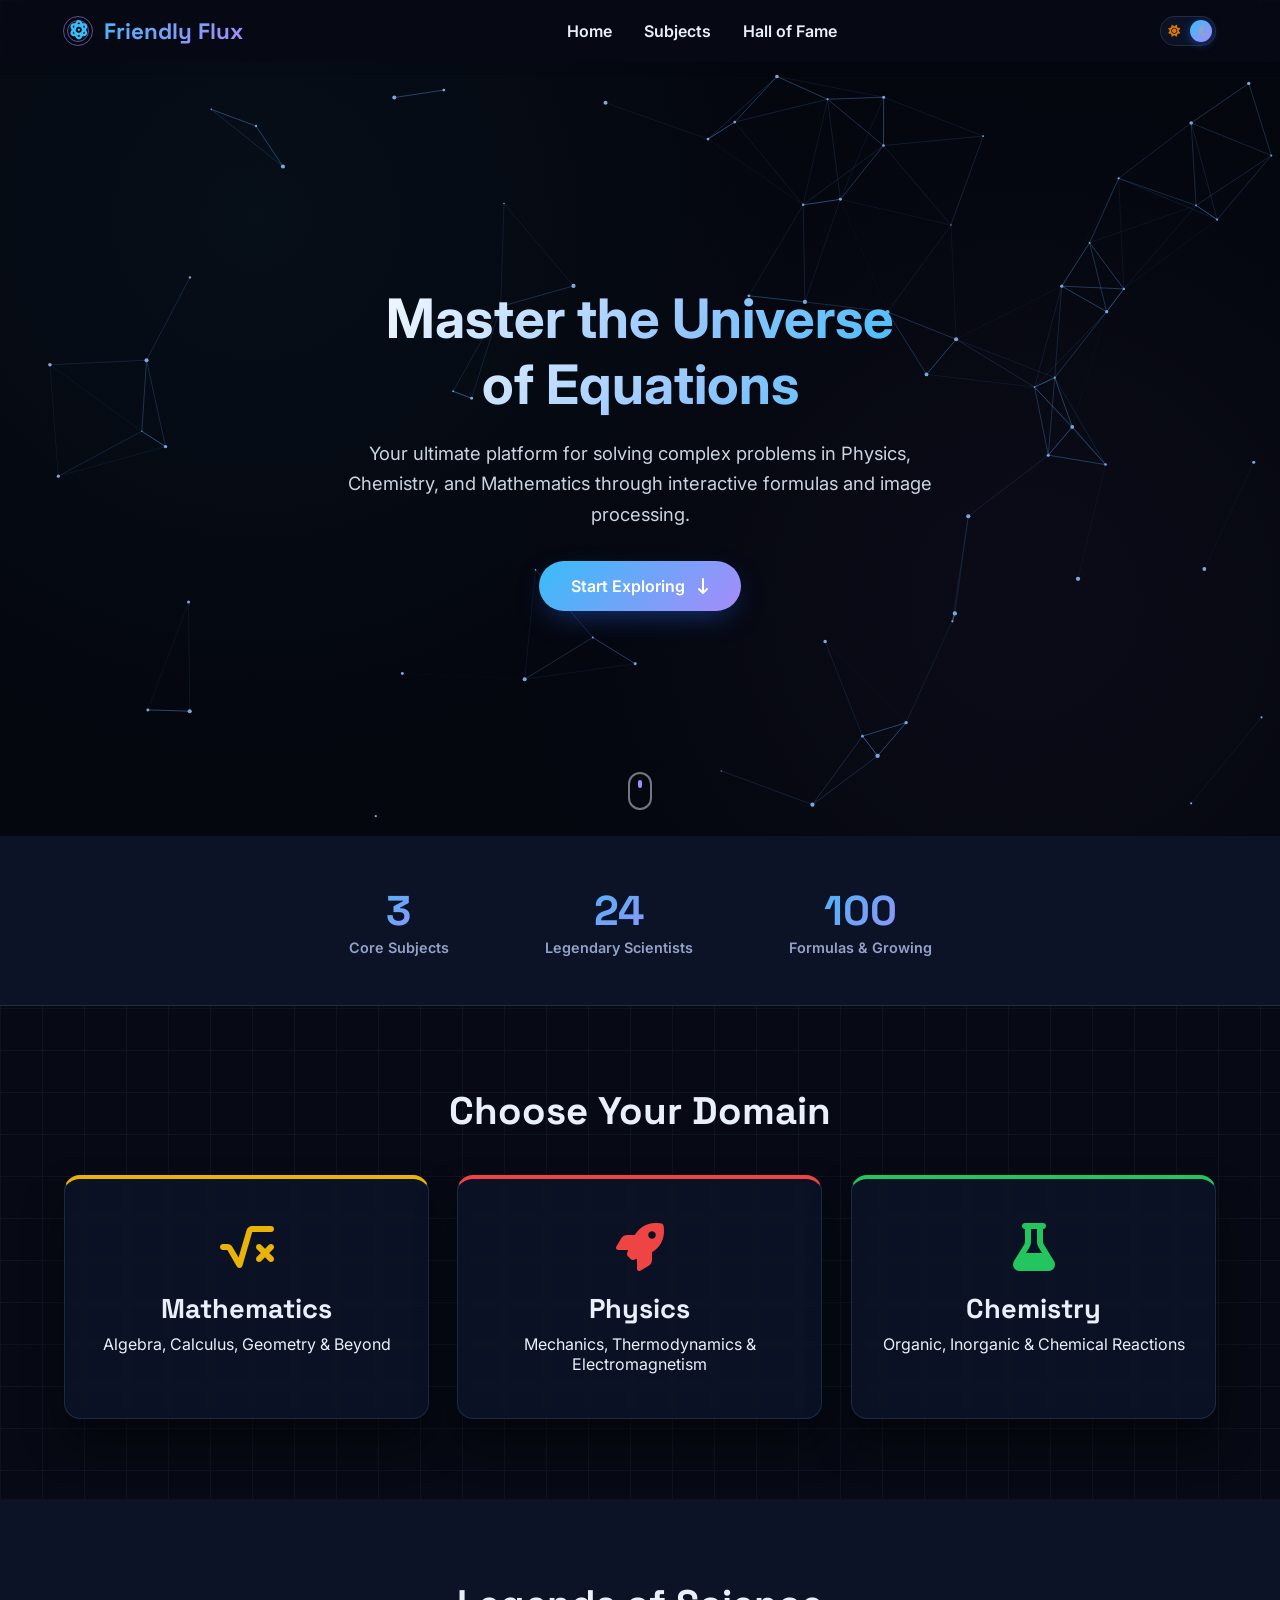
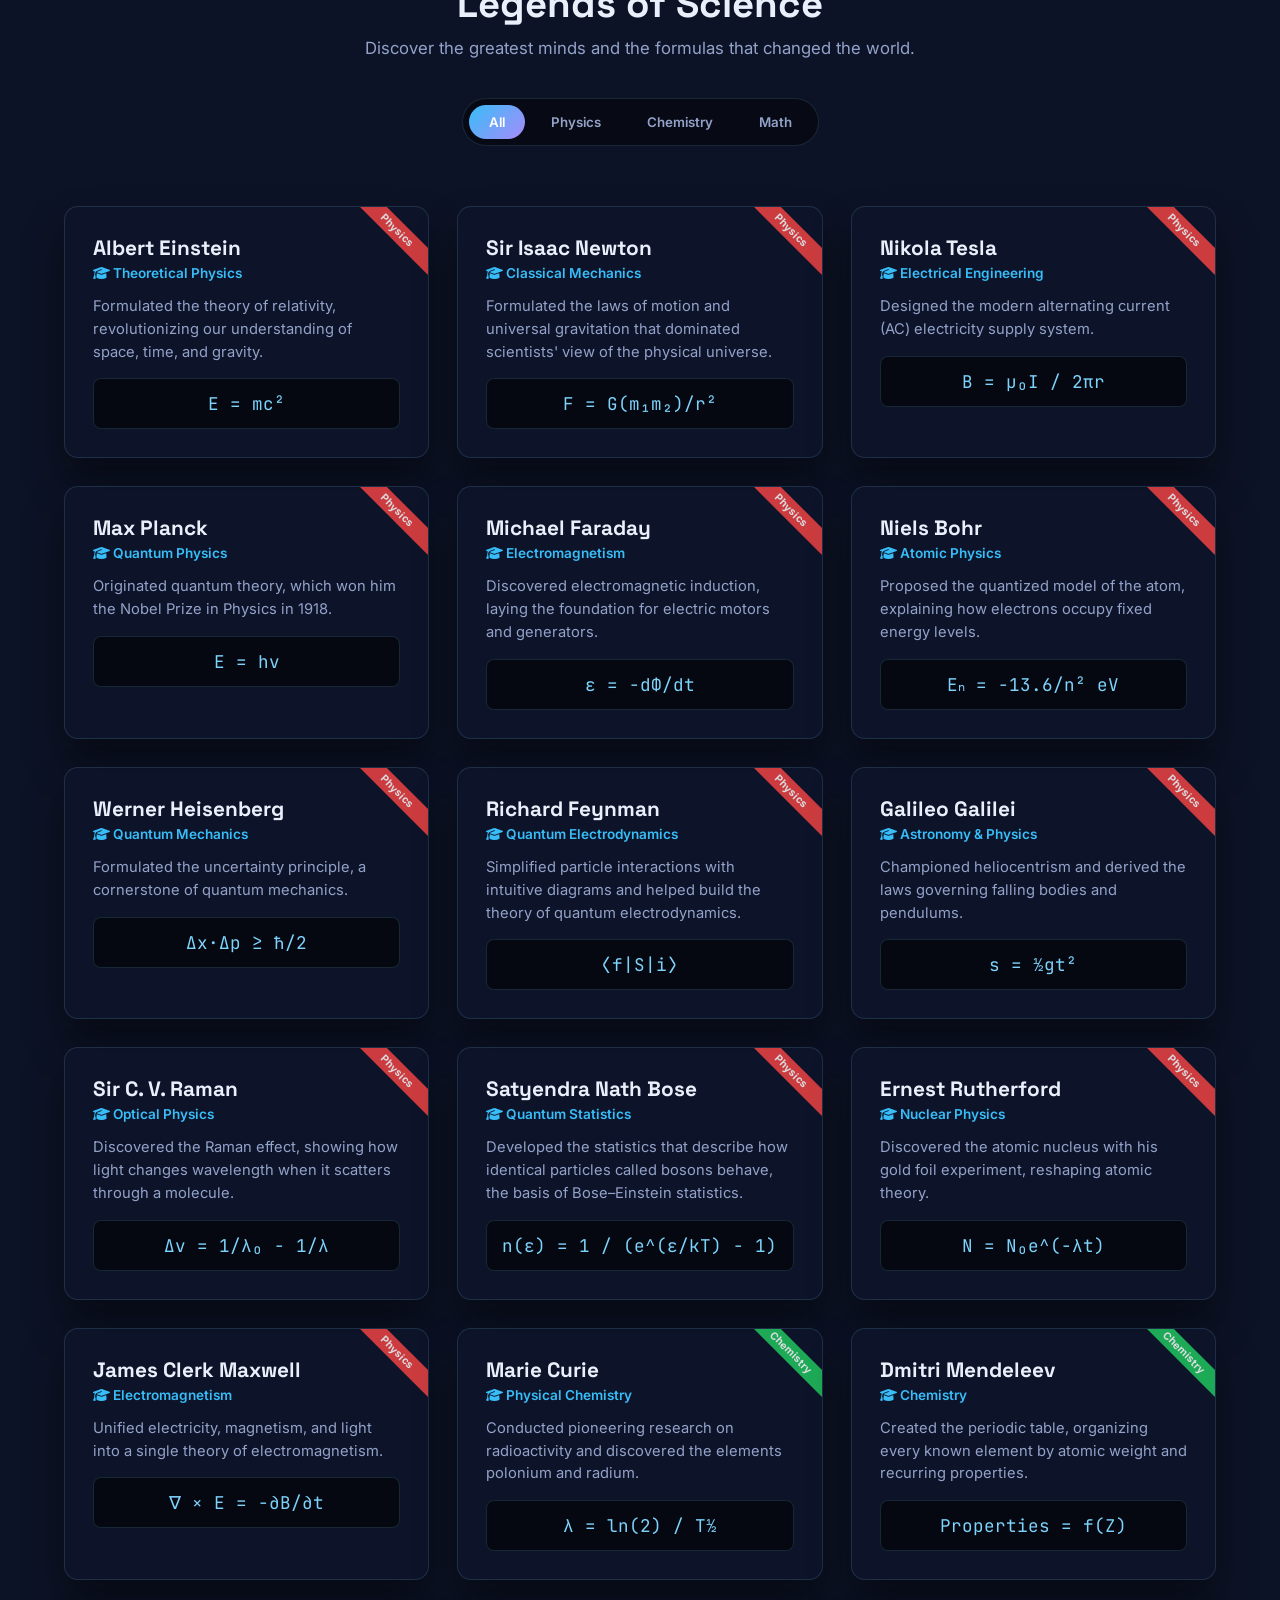
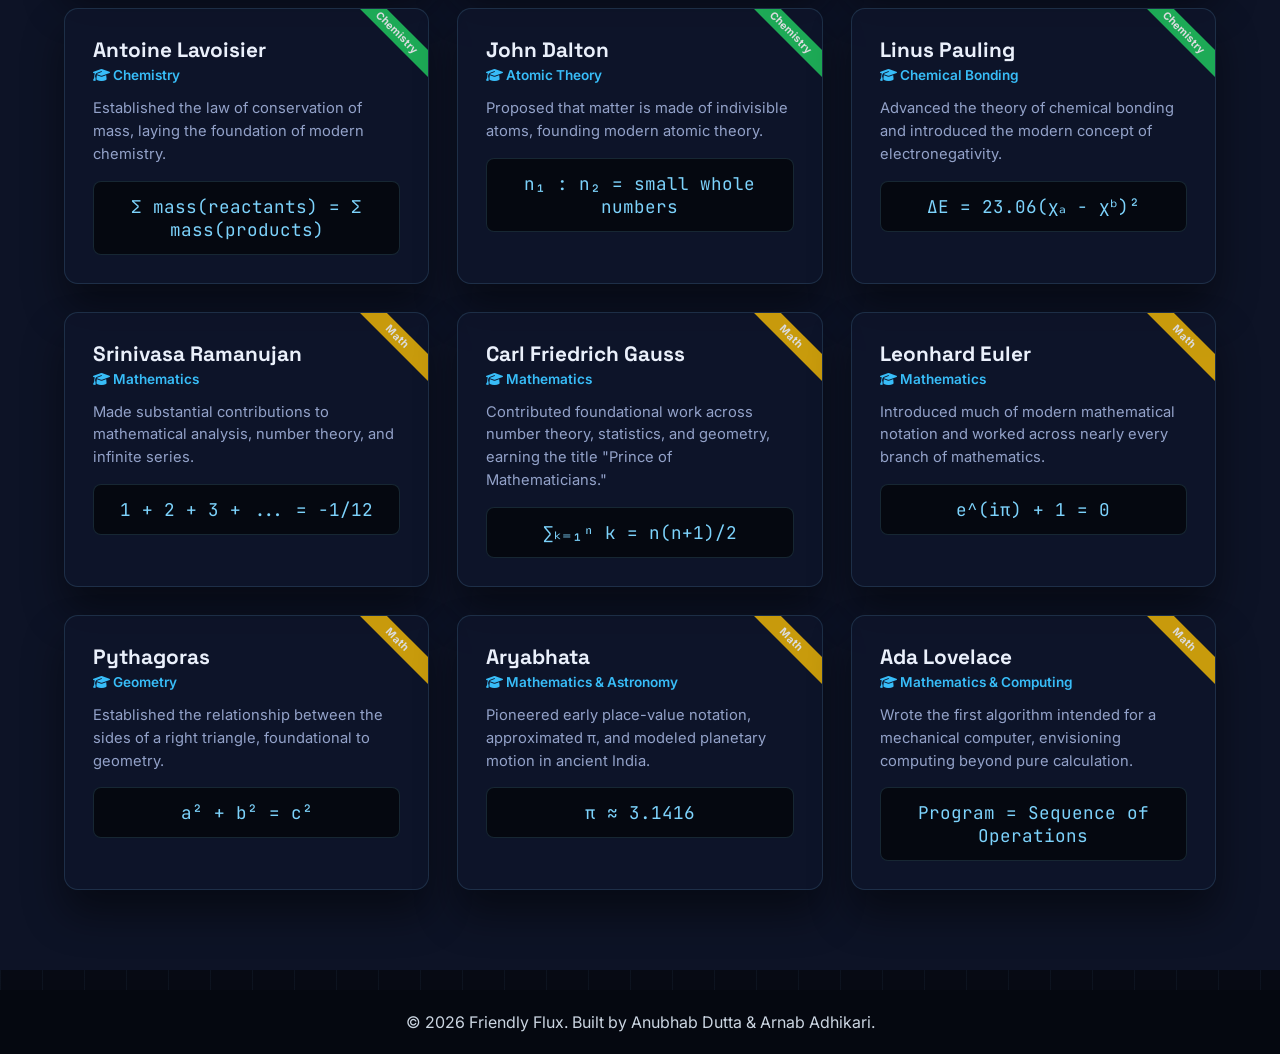
==== commit 3aed8810: "Added Default Dark mode and some styling in math welcome page" ====
--- a/frontend/index.html
+++ b/frontend/index.html
@@ -4,6 +4,13 @@
         <meta charset="UTF-8" />
         <meta name="viewport" content="width=device-width, initial-scale=1.0" />
         <title>Friendly Flux | Explore the Universe of Logic</title>
+        <script>
+            // Runs before CSS paints, so the page never flashes light before switching to dark
+            (function () {
+                var saved = localStorage.getItem('flux-theme');
+                if (saved !== 'light') document.documentElement.setAttribute('data-theme', 'dark');
+            })();
+        </script>
         <link rel="stylesheet" href="style.css" />
         <!-- FontAwesome for professional icons -->
         <link
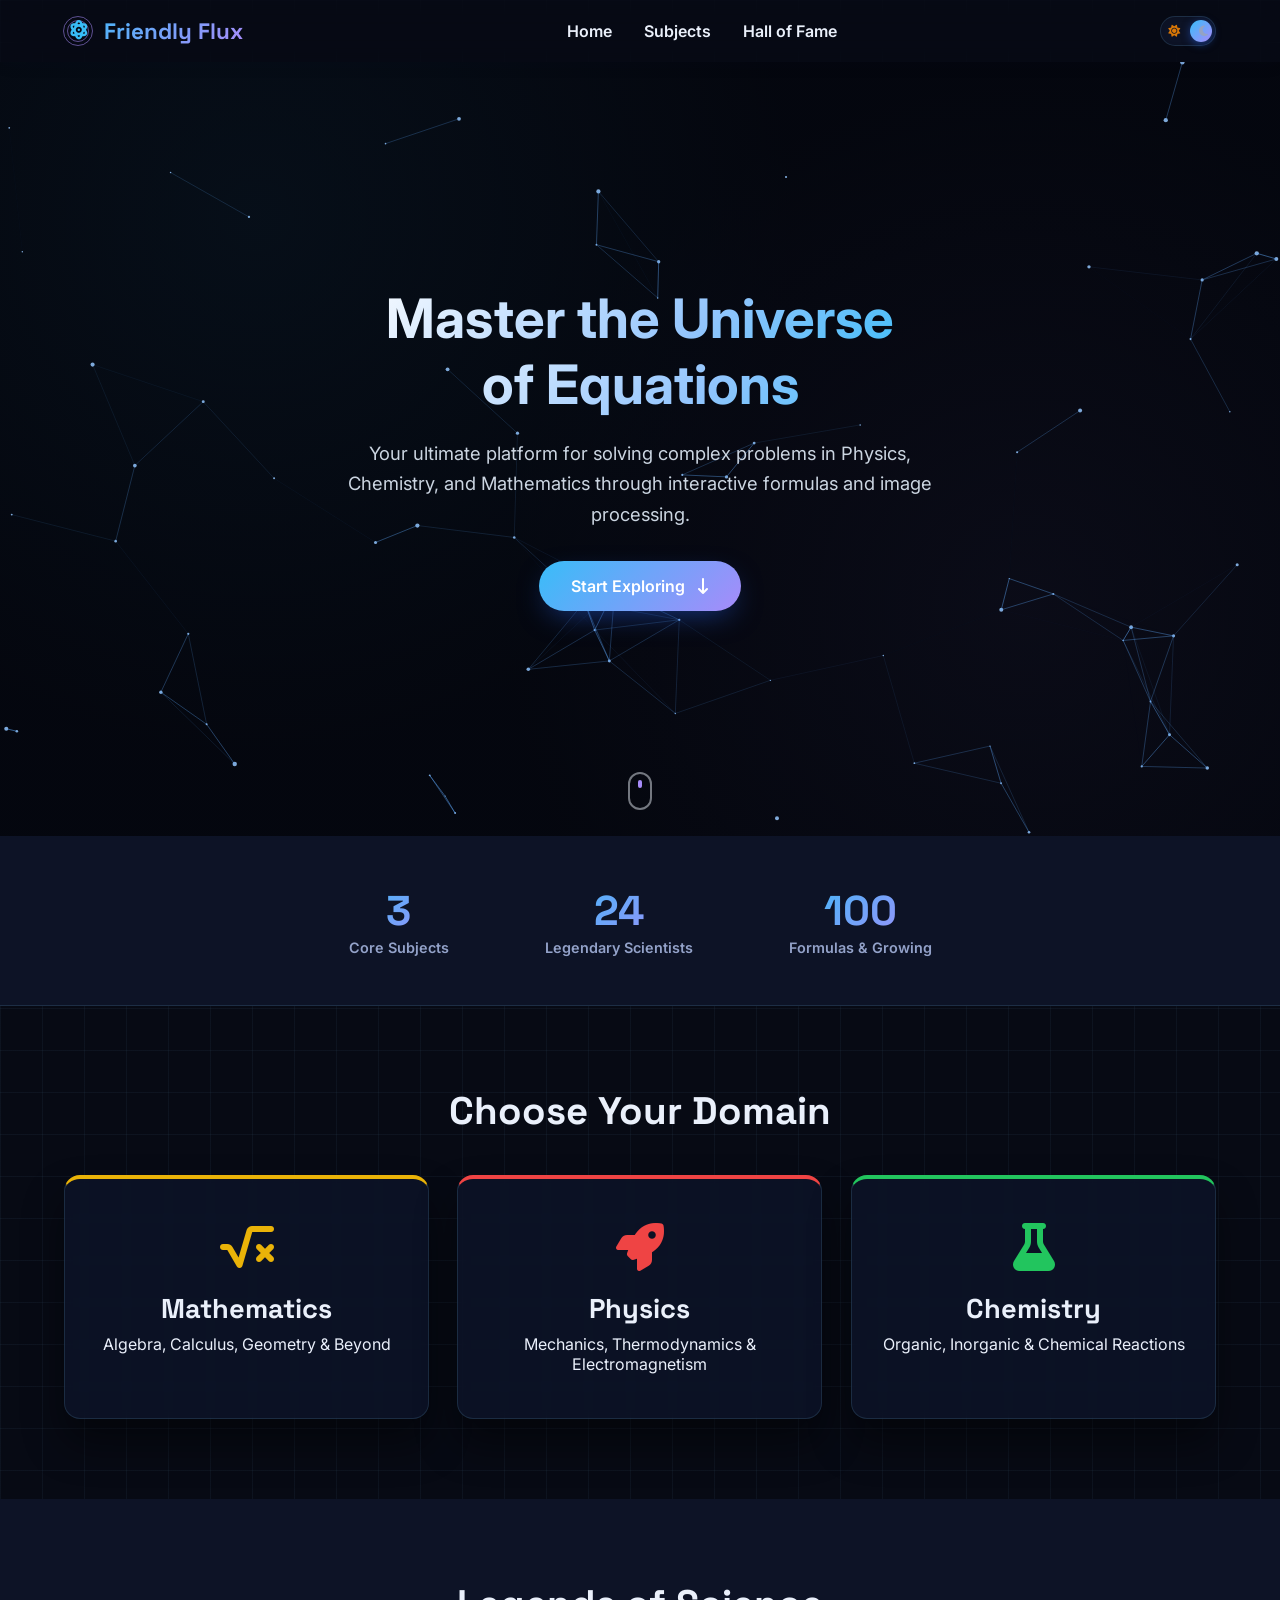
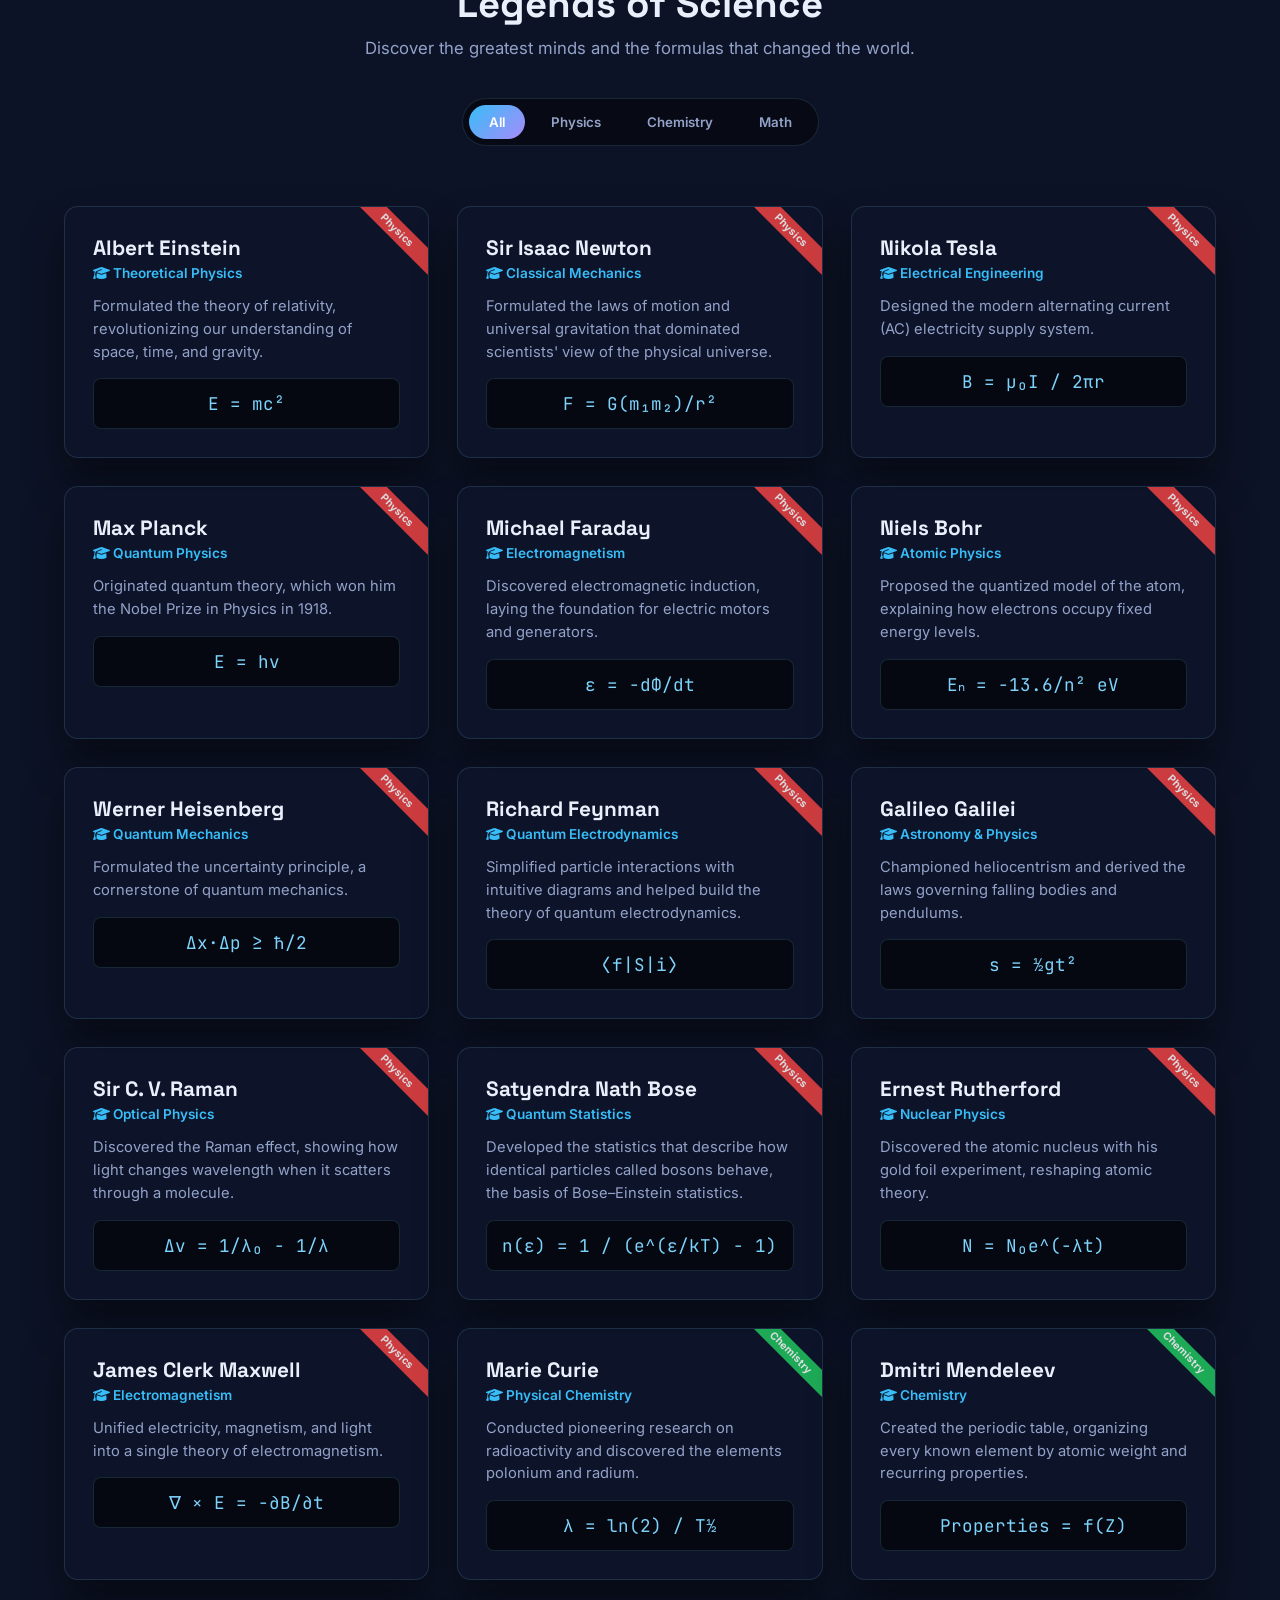
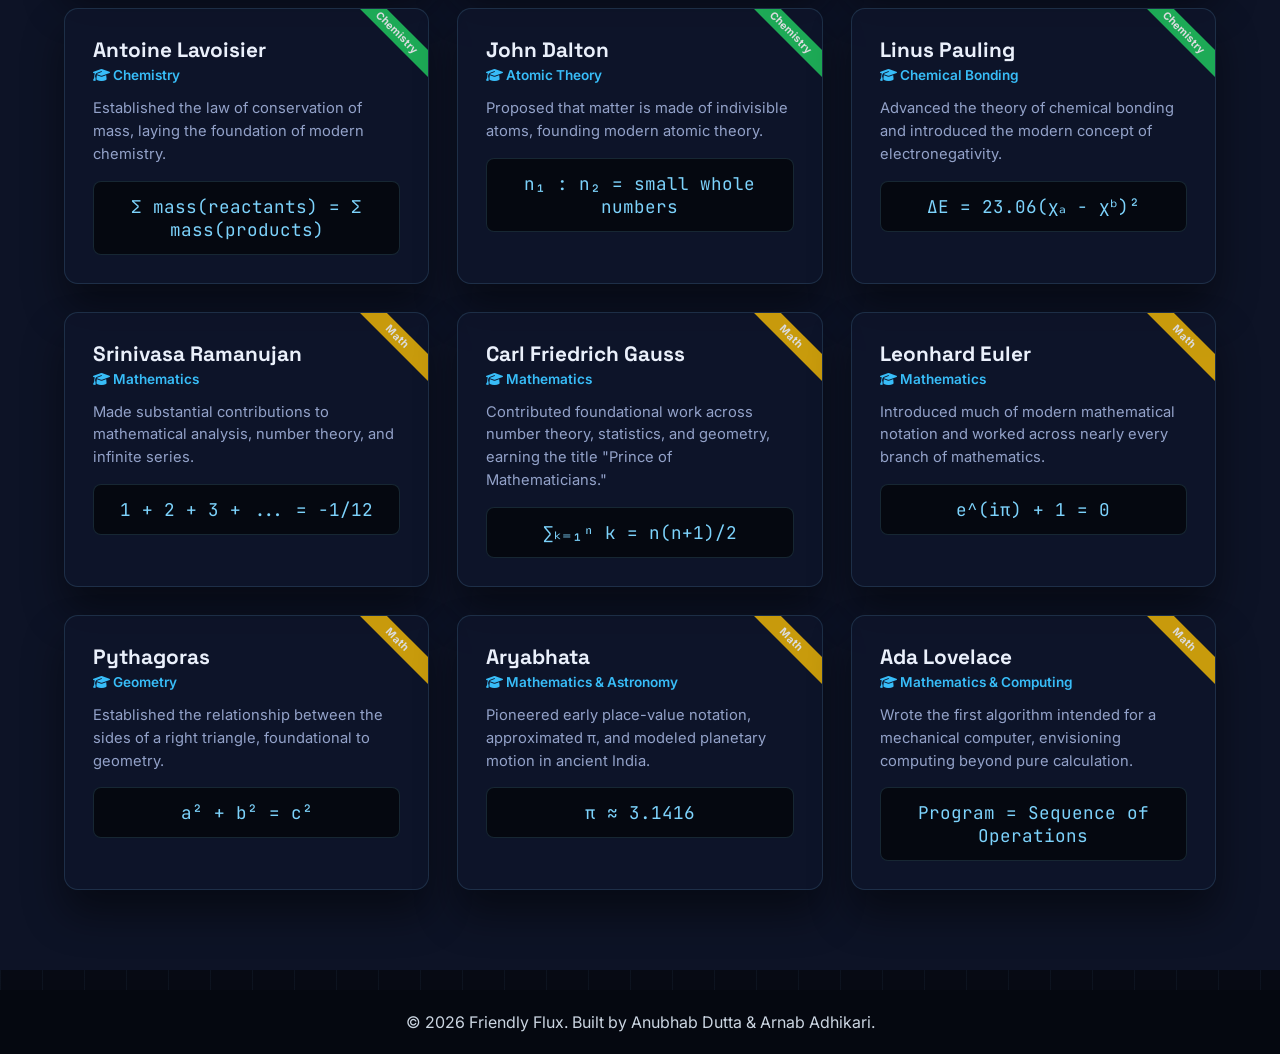
==== commit 6443d591: "PWA add" ====
--- a/frontend/index.html
+++ b/frontend/index.html
@@ -4,6 +4,14 @@
         <meta charset="UTF-8" />
         <meta name="viewport" content="width=device-width, initial-scale=1.0" />
         <title>Friendly Flux | Explore the Universe of Logic</title>
+        <!-- PWA -->
+        <link rel="manifest" href="manifest.json" />
+        <meta name="theme-color" content="#070a14" />
+        <meta name="mobile-web-app-capable" content="yes" />
+        <meta name="apple-mobile-web-app-capable" content="yes" />
+        <meta name="apple-mobile-web-app-title" content="Friendly Flux" />
+        <link rel="icon" type="image/png" sizes="32x32" href="icons/favicon-32.png" />
+        <link rel="apple-touch-icon" href="icons/apple-touch-icon.png" />
         <script>
             // Runs before CSS paints, so the page never flashes light before switching to dark
             (function () {
@@ -154,5 +162,6 @@
         </footer>
 
         <script src="script.js"></script>
+        <script src="pwa.js"></script>
     </body>
 </html>
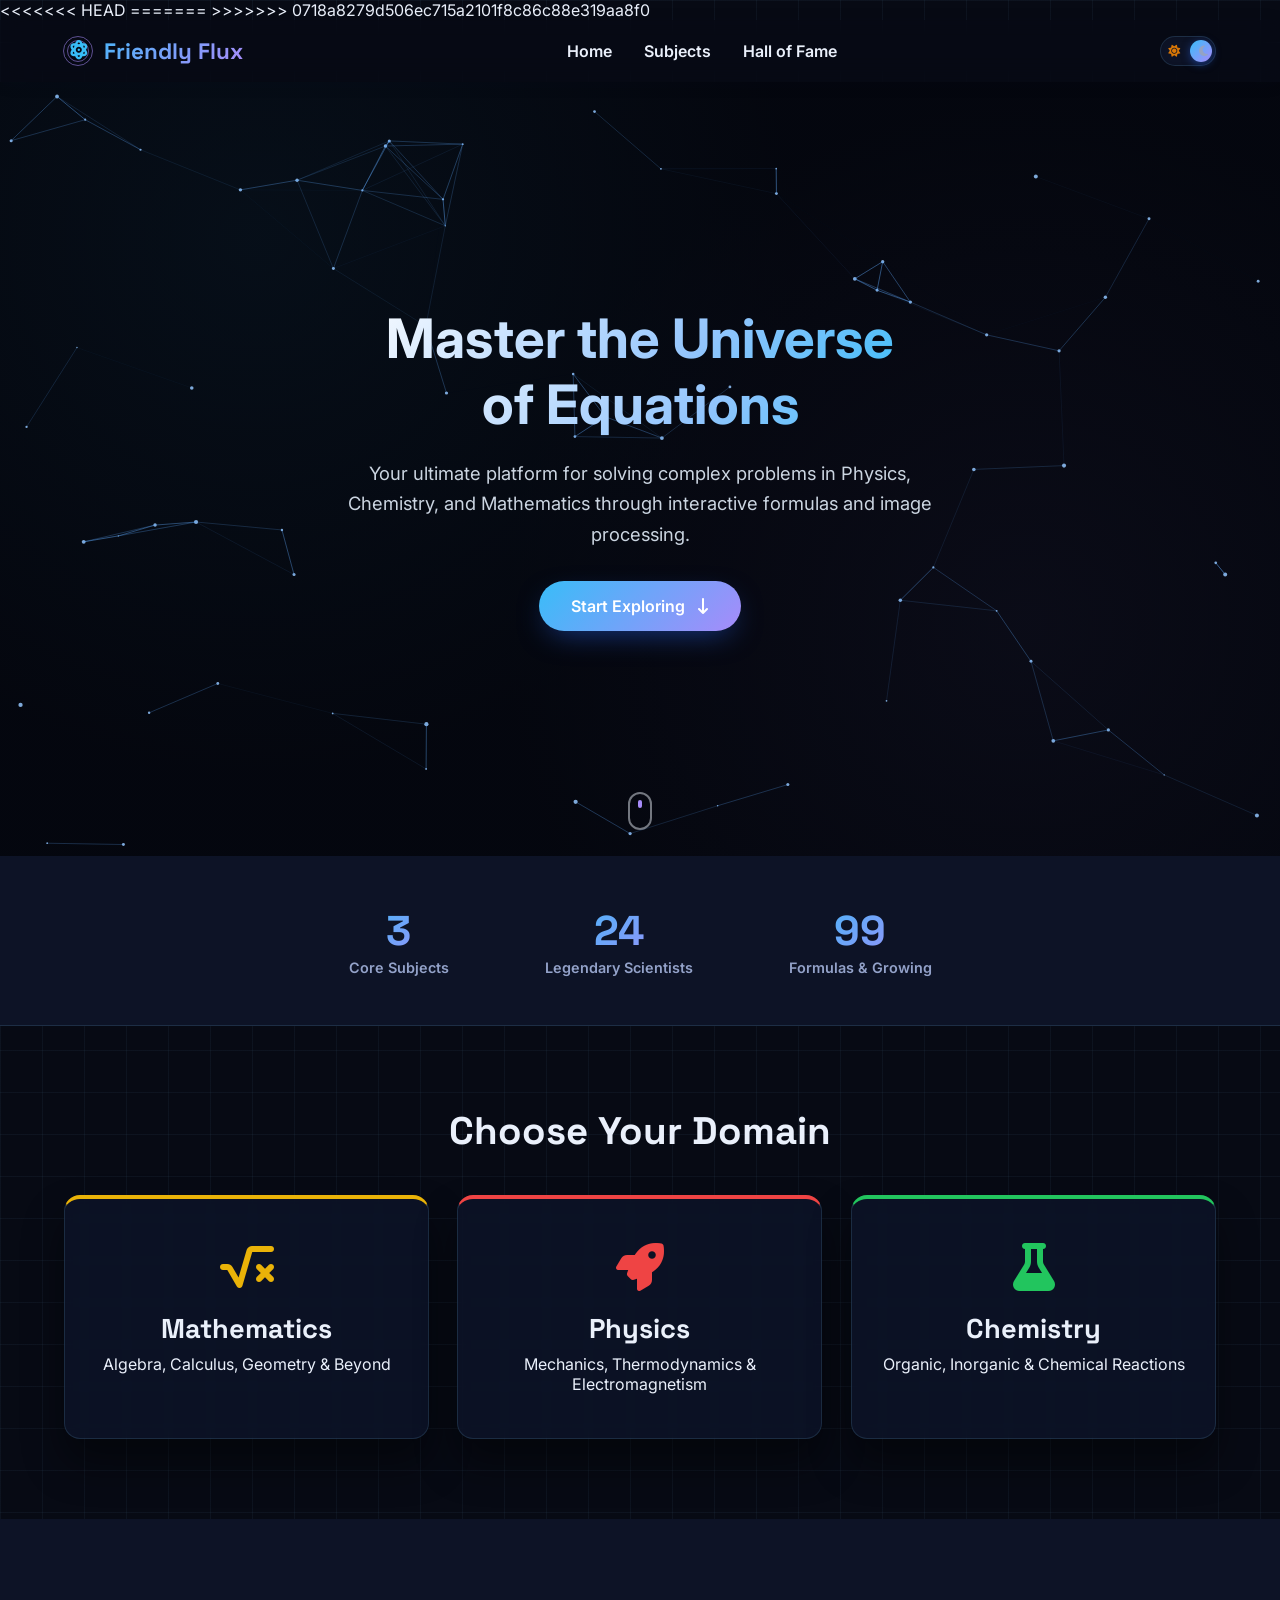
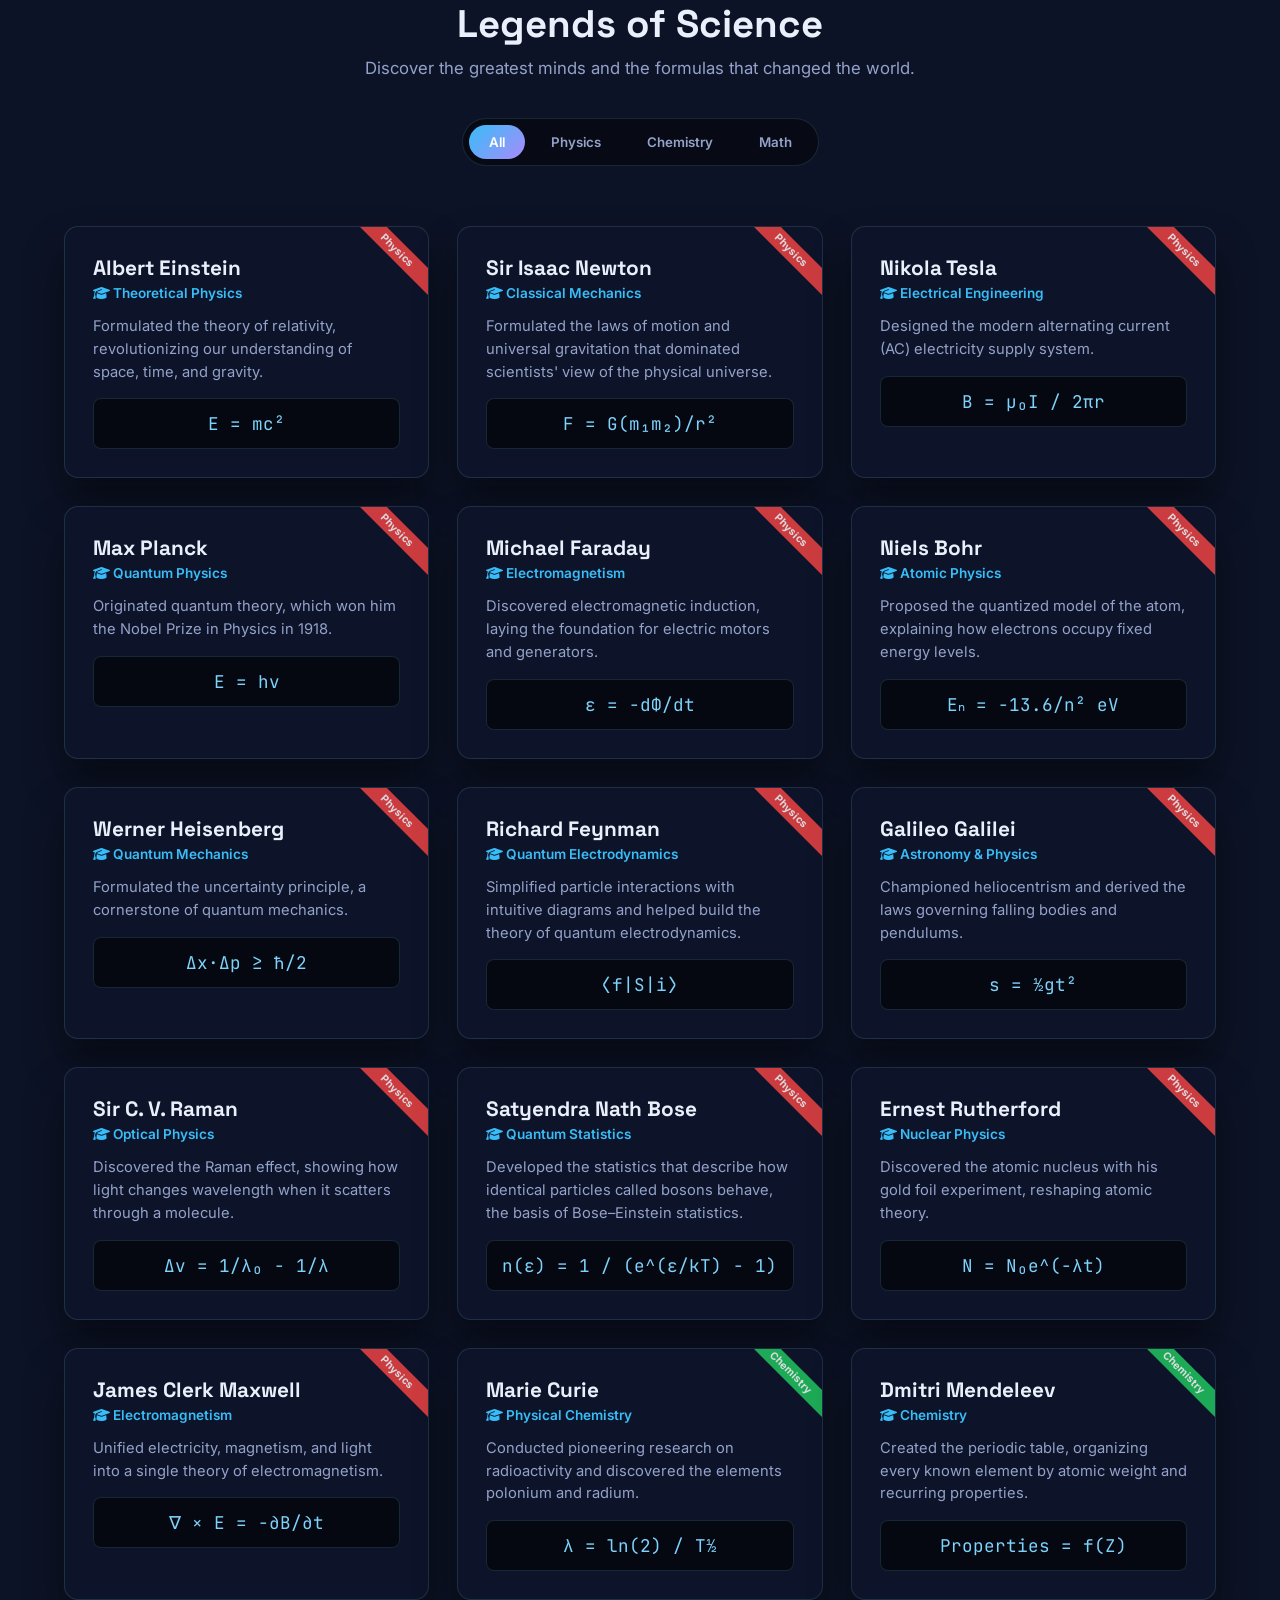
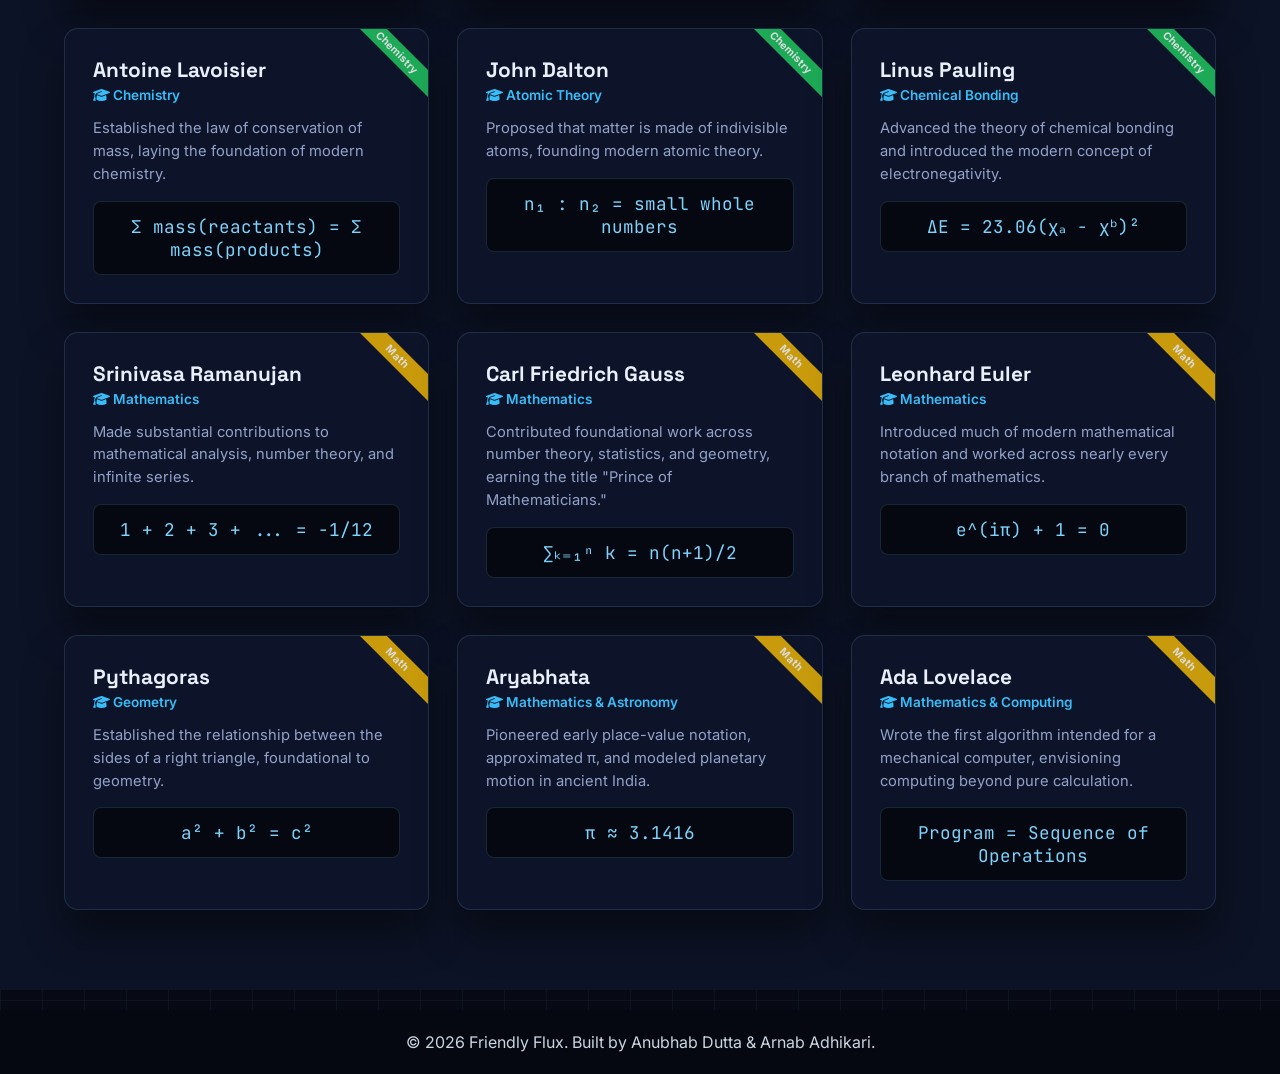
==== commit ee066d1e: "111" ====
--- a/frontend/index.html
+++ b/frontend/index.html
@@ -4,6 +4,7 @@
         <meta charset="UTF-8" />
         <meta name="viewport" content="width=device-width, initial-scale=1.0" />
         <title>Friendly Flux | Explore the Universe of Logic</title>
+<<<<<<< HEAD
         <!-- PWA -->
         <link rel="manifest" href="manifest.json" />
         <meta name="theme-color" content="#070a14" />
@@ -12,6 +13,8 @@
         <meta name="apple-mobile-web-app-title" content="Friendly Flux" />
         <link rel="icon" type="image/png" sizes="32x32" href="icons/favicon-32.png" />
         <link rel="apple-touch-icon" href="icons/apple-touch-icon.png" />
+=======
+>>>>>>> 0718a8279d506ec715a2101f8c86c88e319aa8f0
         <script>
             // Runs before CSS paints, so the page never flashes light before switching to dark
             (function () {
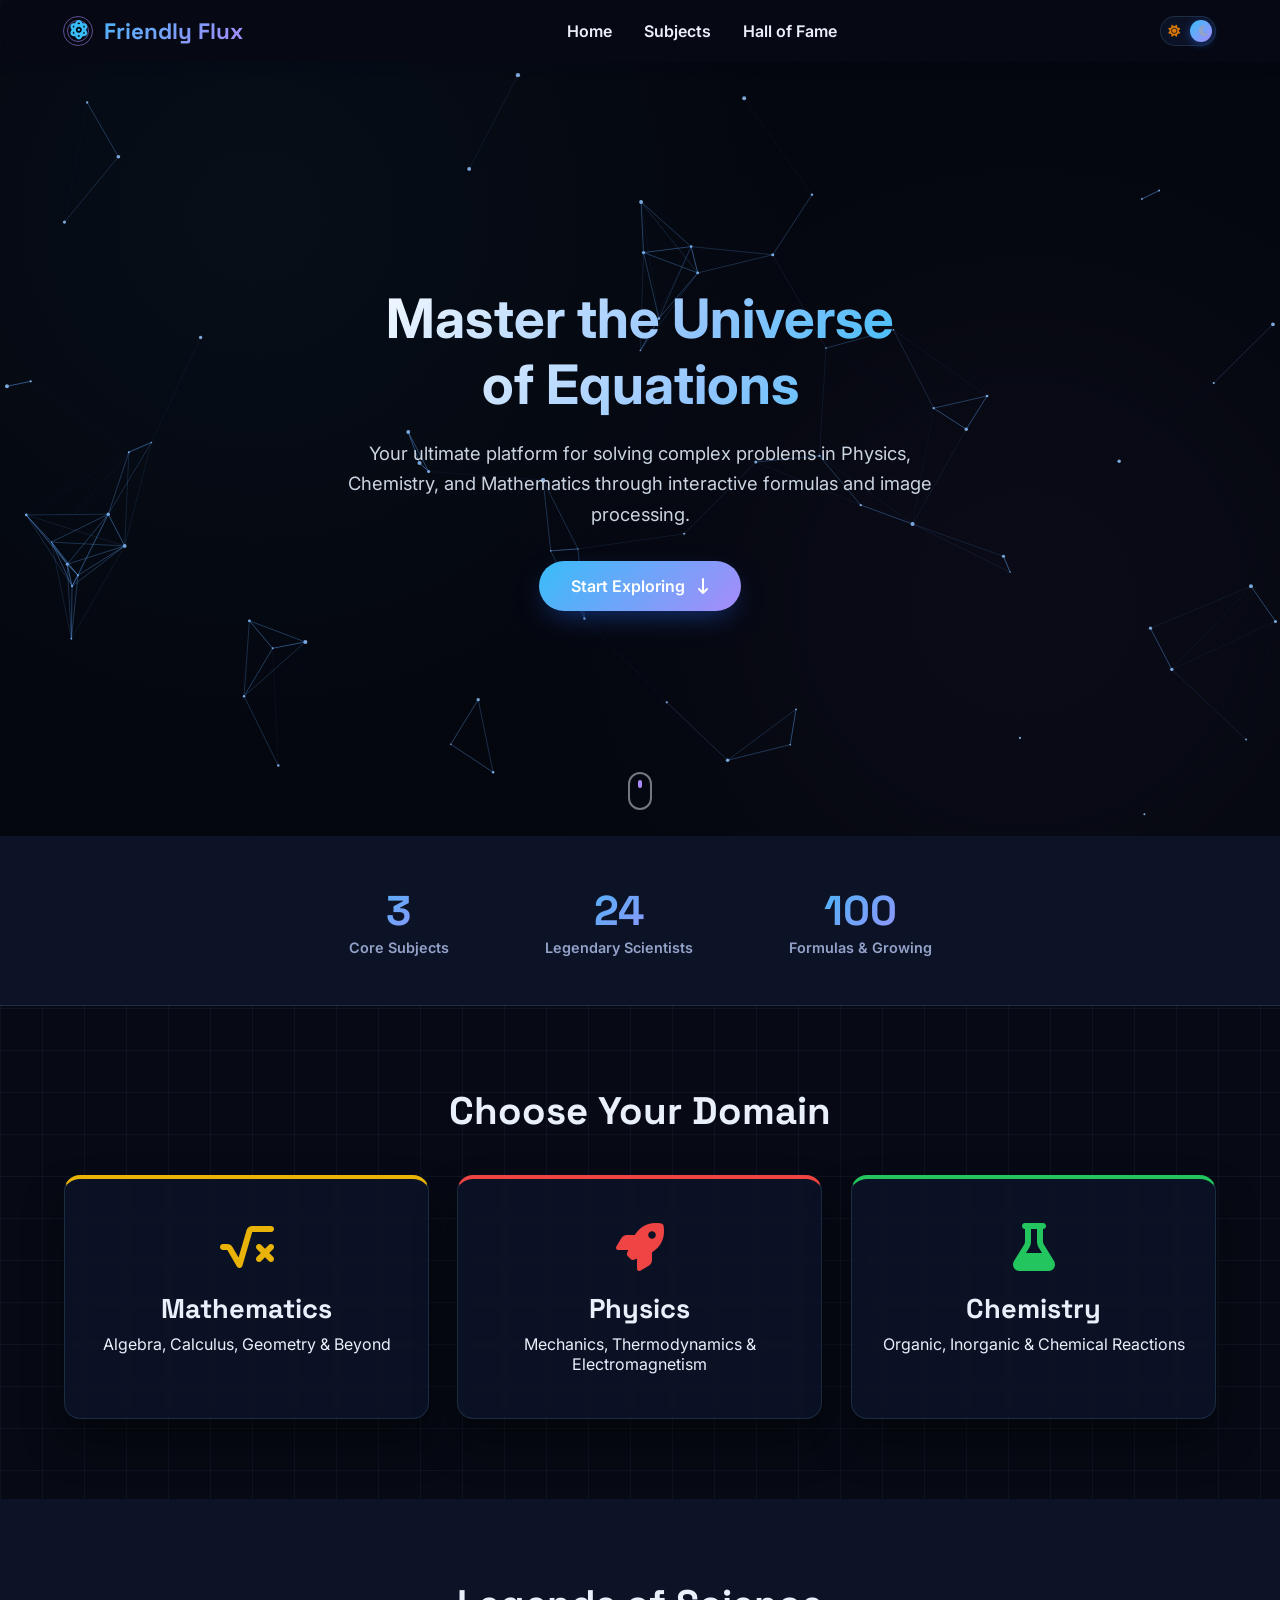
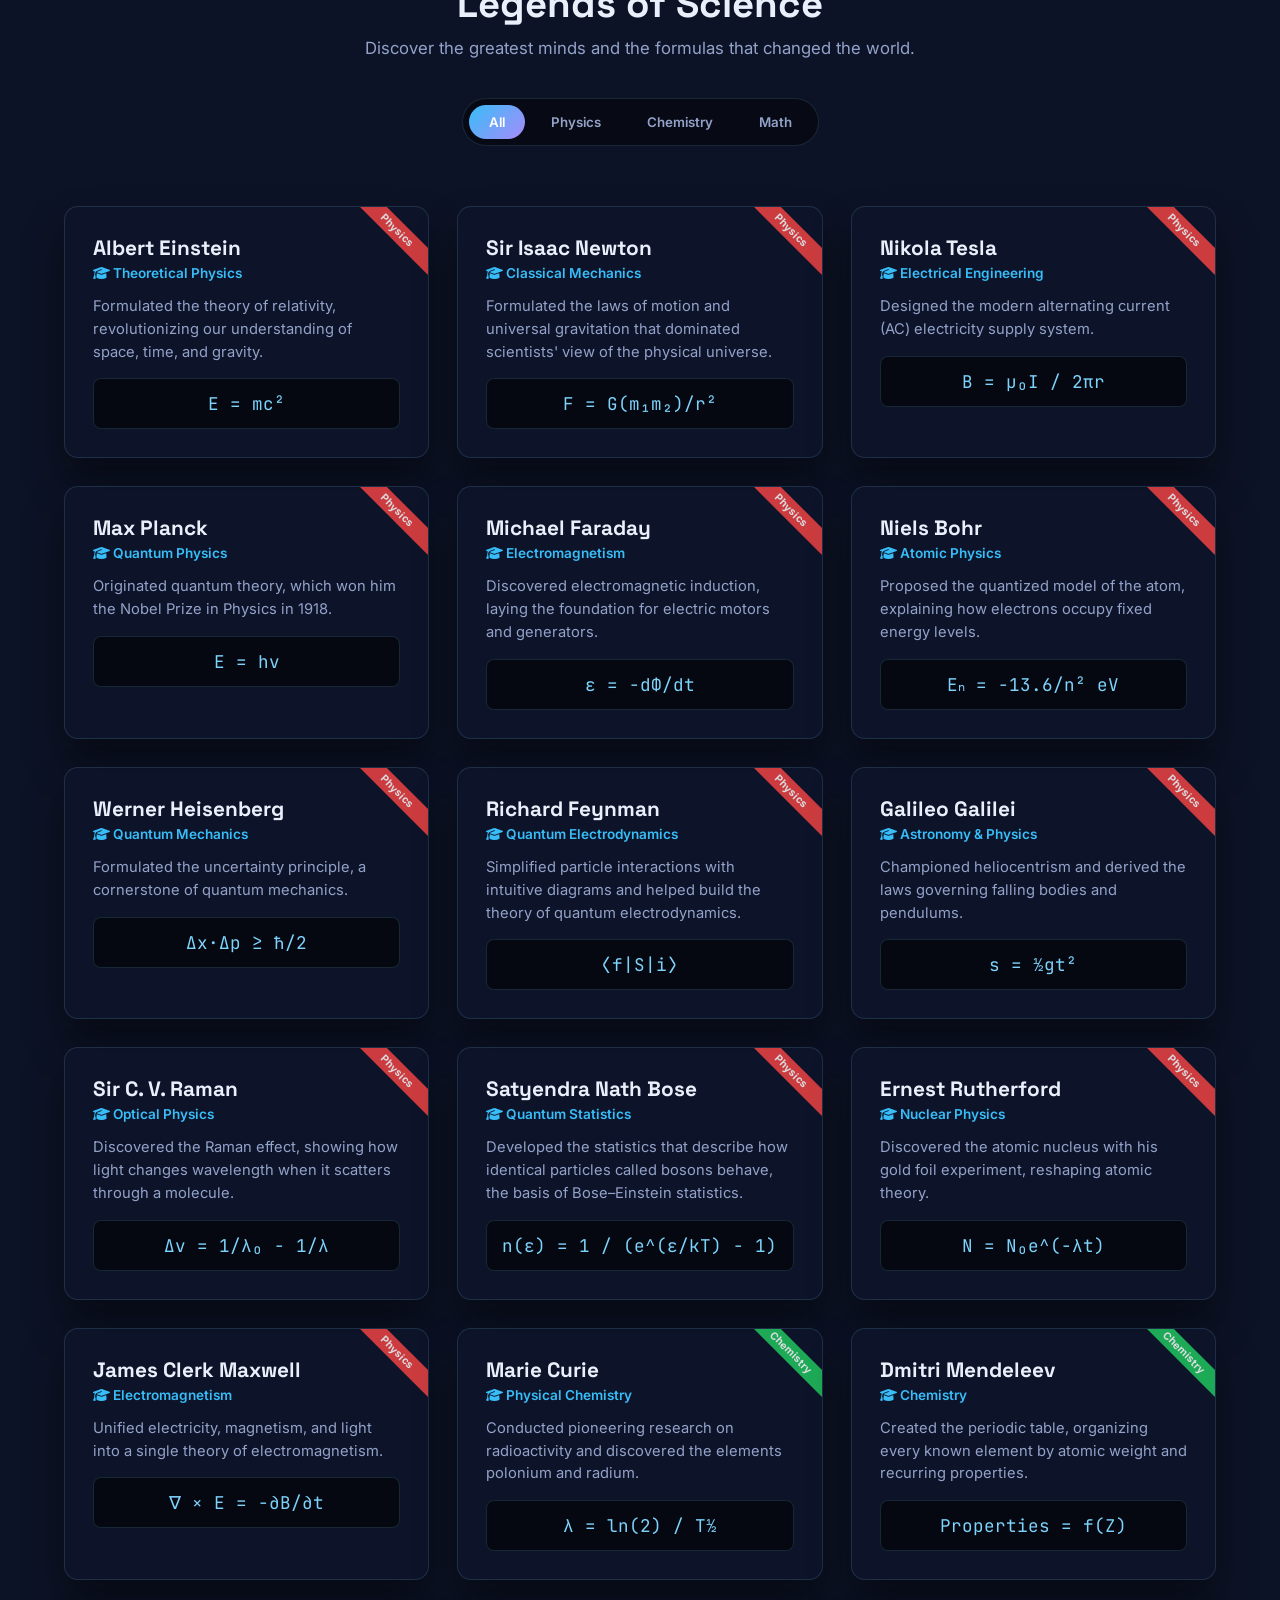
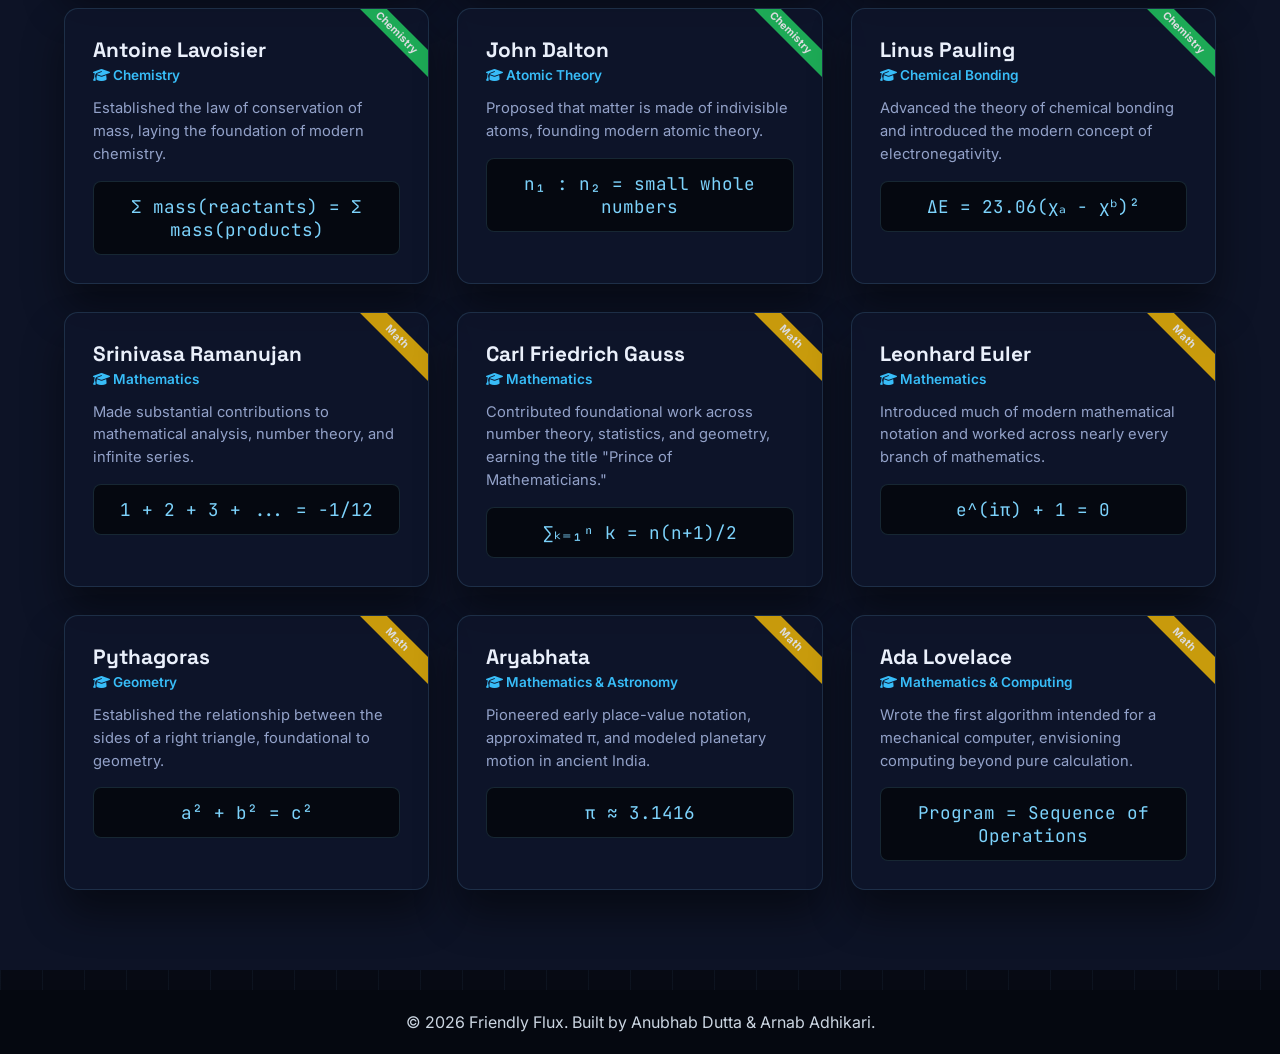
==== commit 42009bce: "pwa debugging" ====
--- a/frontend/index.html
+++ b/frontend/index.html
@@ -4,7 +4,6 @@
         <meta charset="UTF-8" />
         <meta name="viewport" content="width=device-width, initial-scale=1.0" />
         <title>Friendly Flux | Explore the Universe of Logic</title>
-<<<<<<< HEAD
         <!-- PWA -->
         <link rel="manifest" href="manifest.json" />
         <meta name="theme-color" content="#070a14" />
@@ -13,8 +12,6 @@
         <meta name="apple-mobile-web-app-title" content="Friendly Flux" />
         <link rel="icon" type="image/png" sizes="32x32" href="icons/favicon-32.png" />
         <link rel="apple-touch-icon" href="icons/apple-touch-icon.png" />
-=======
->>>>>>> 0718a8279d506ec715a2101f8c86c88e319aa8f0
         <script>
             // Runs before CSS paints, so the page never flashes light before switching to dark
             (function () {
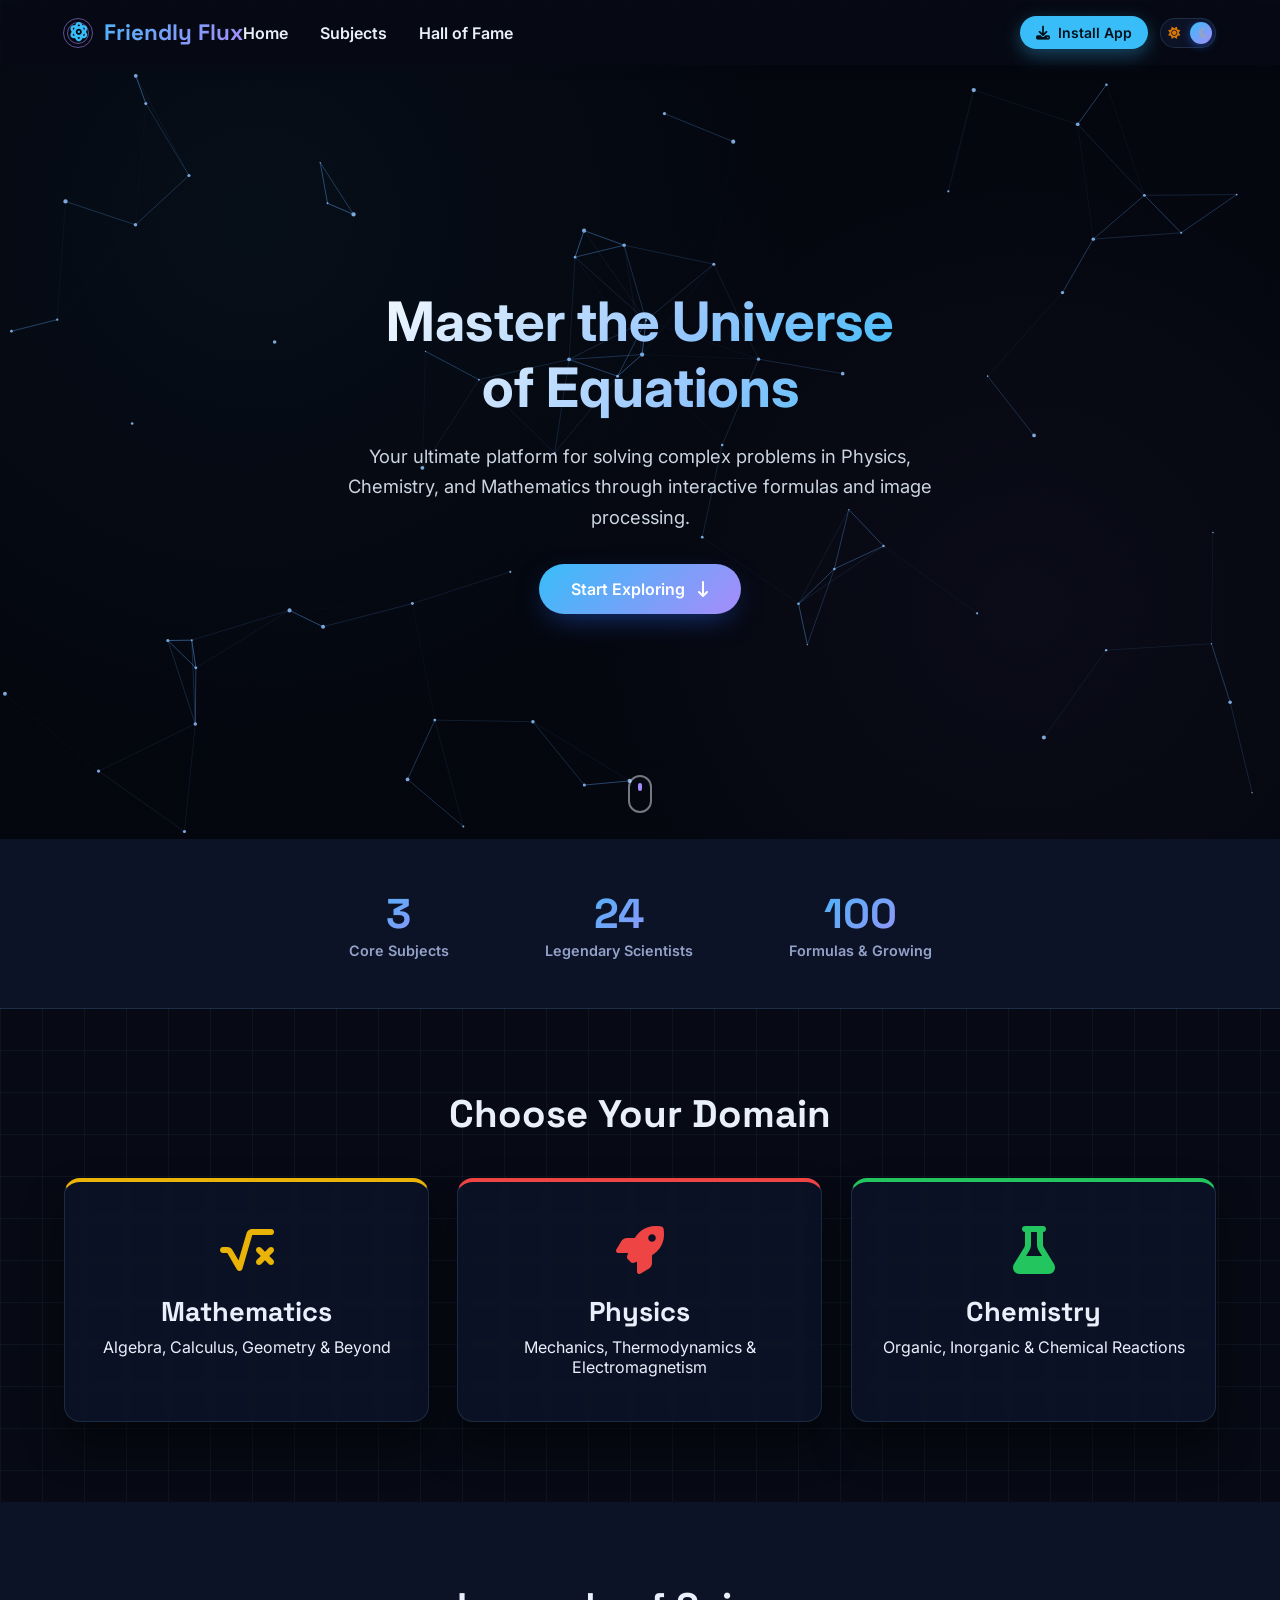
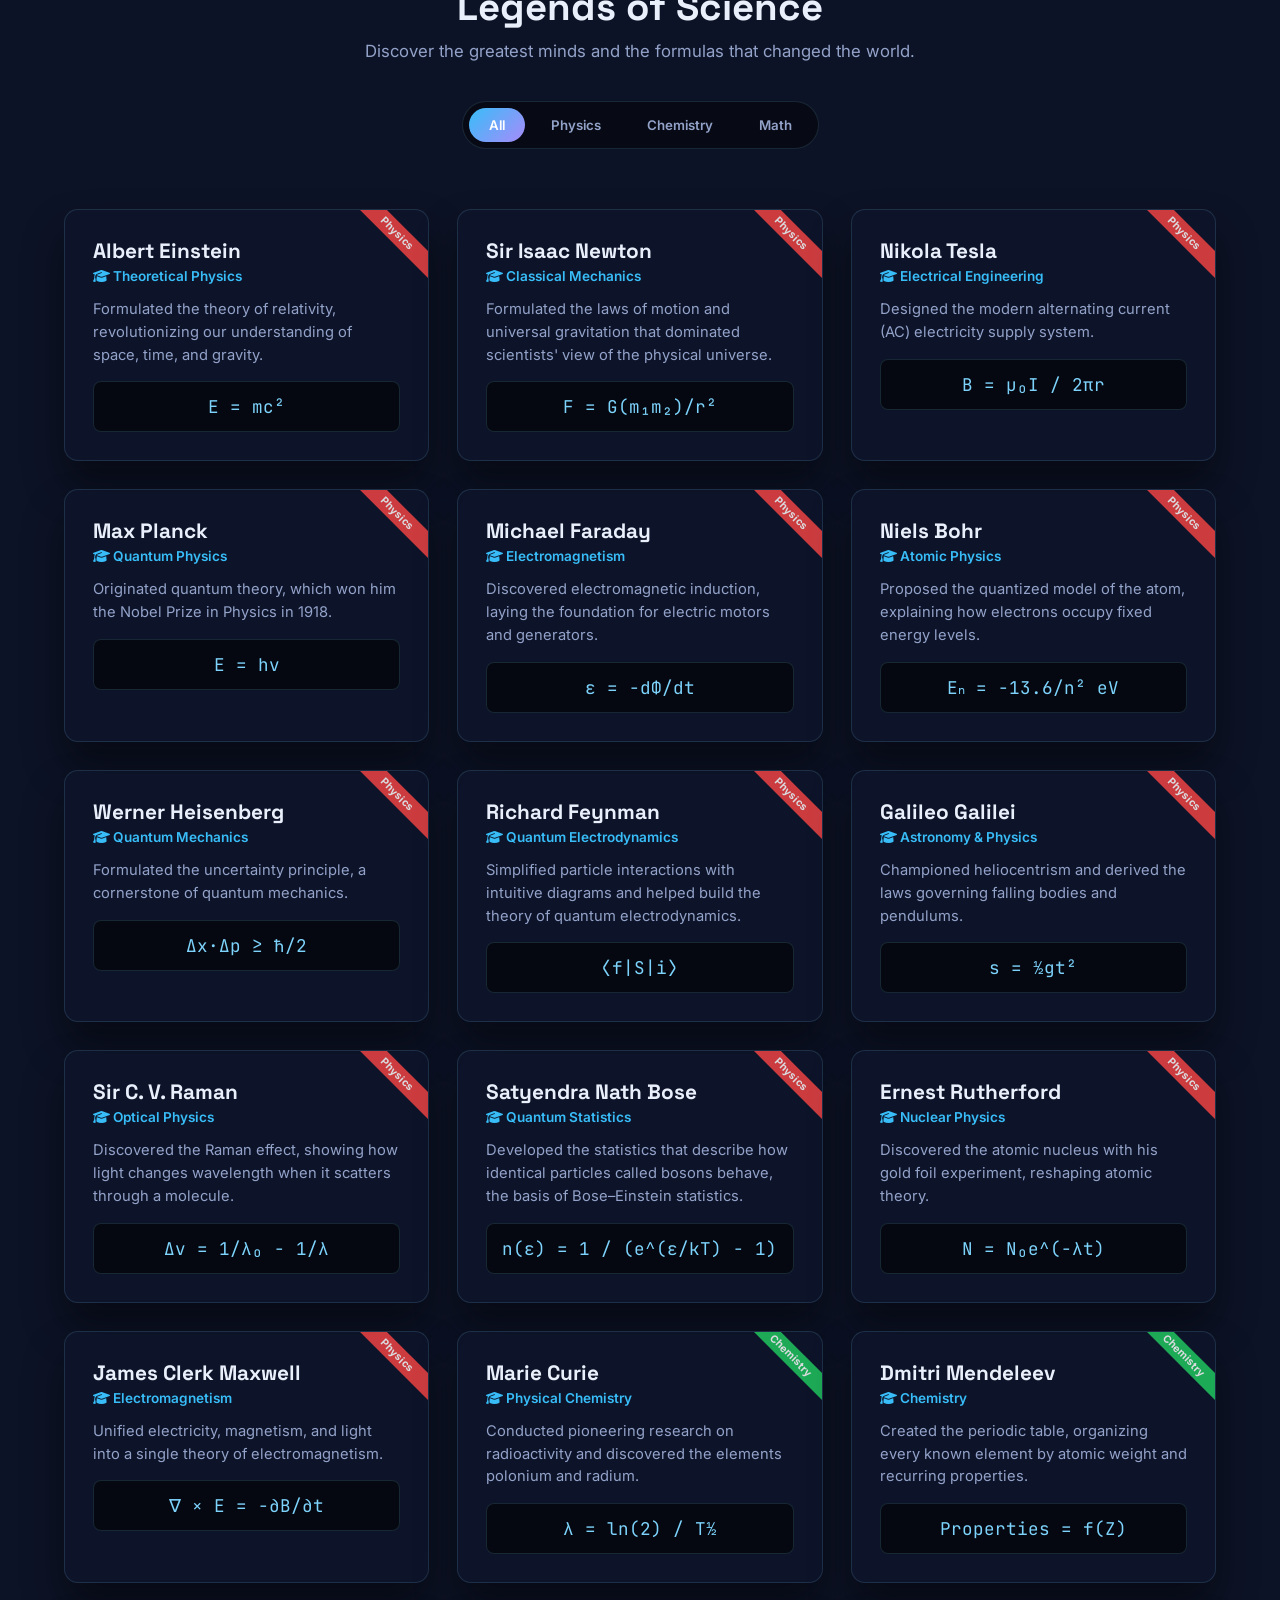
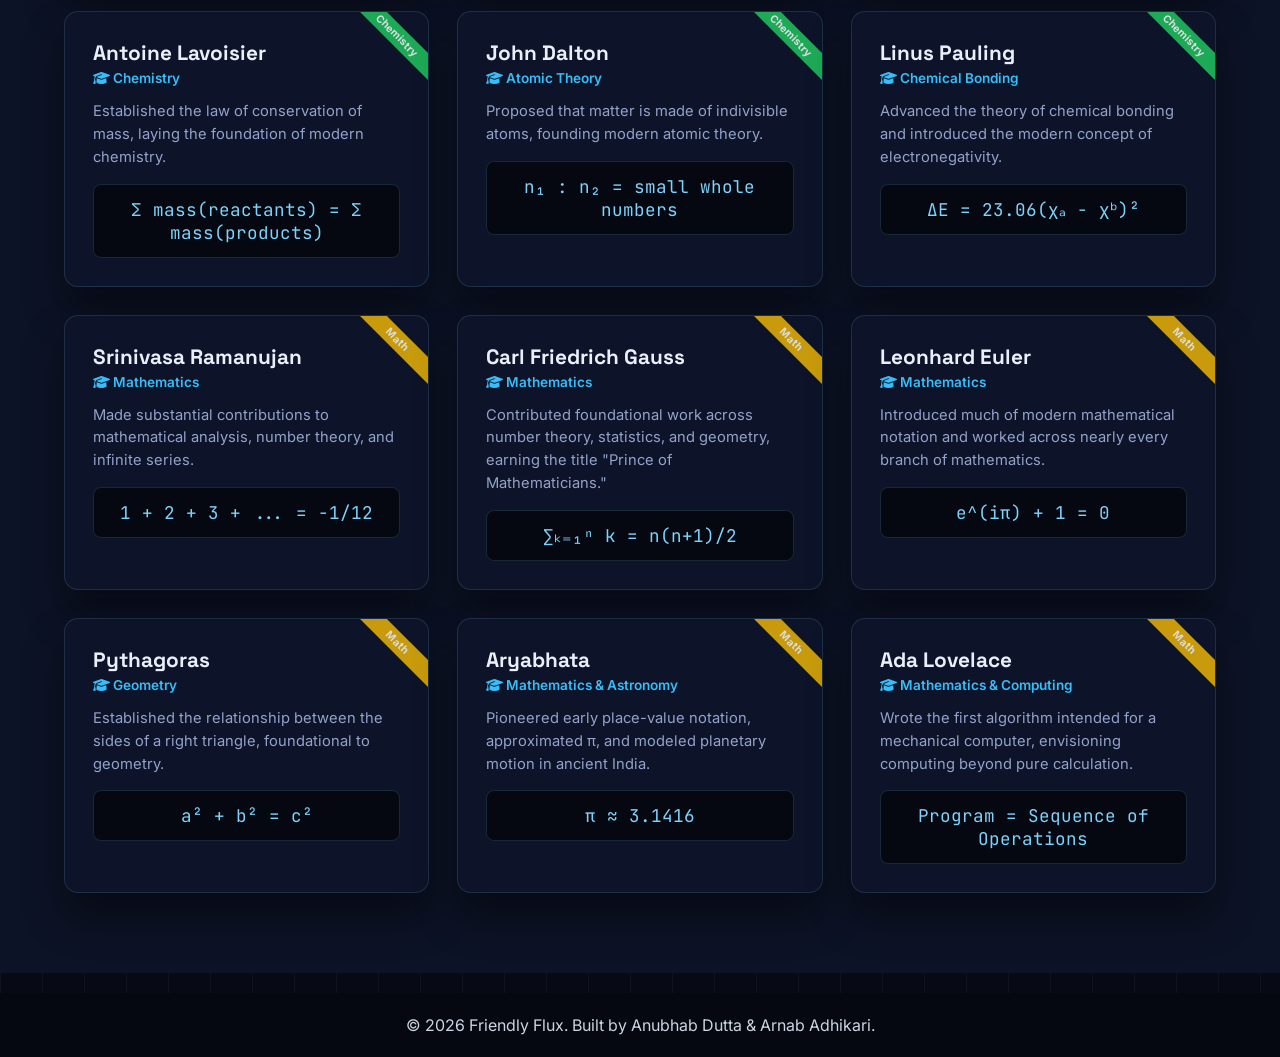
==== commit 5ce8aad6: "install butten add" ====
--- a/frontend/index.html
+++ b/frontend/index.html
@@ -42,6 +42,10 @@
                 <li><a href="#subjects">Subjects</a></li>
                 <li><a href="#hall-of-fame">Hall of Fame</a></li>
             </ul>
+            <button id="install-btn" class="install-btn" type="button" aria-label="Install app">
+                <i class="fa-solid fa-download"></i>
+                <span class="install-text">Install App</span>
+            </button>
             <button
                 id="theme-toggle"
                 class="theme-toggle"
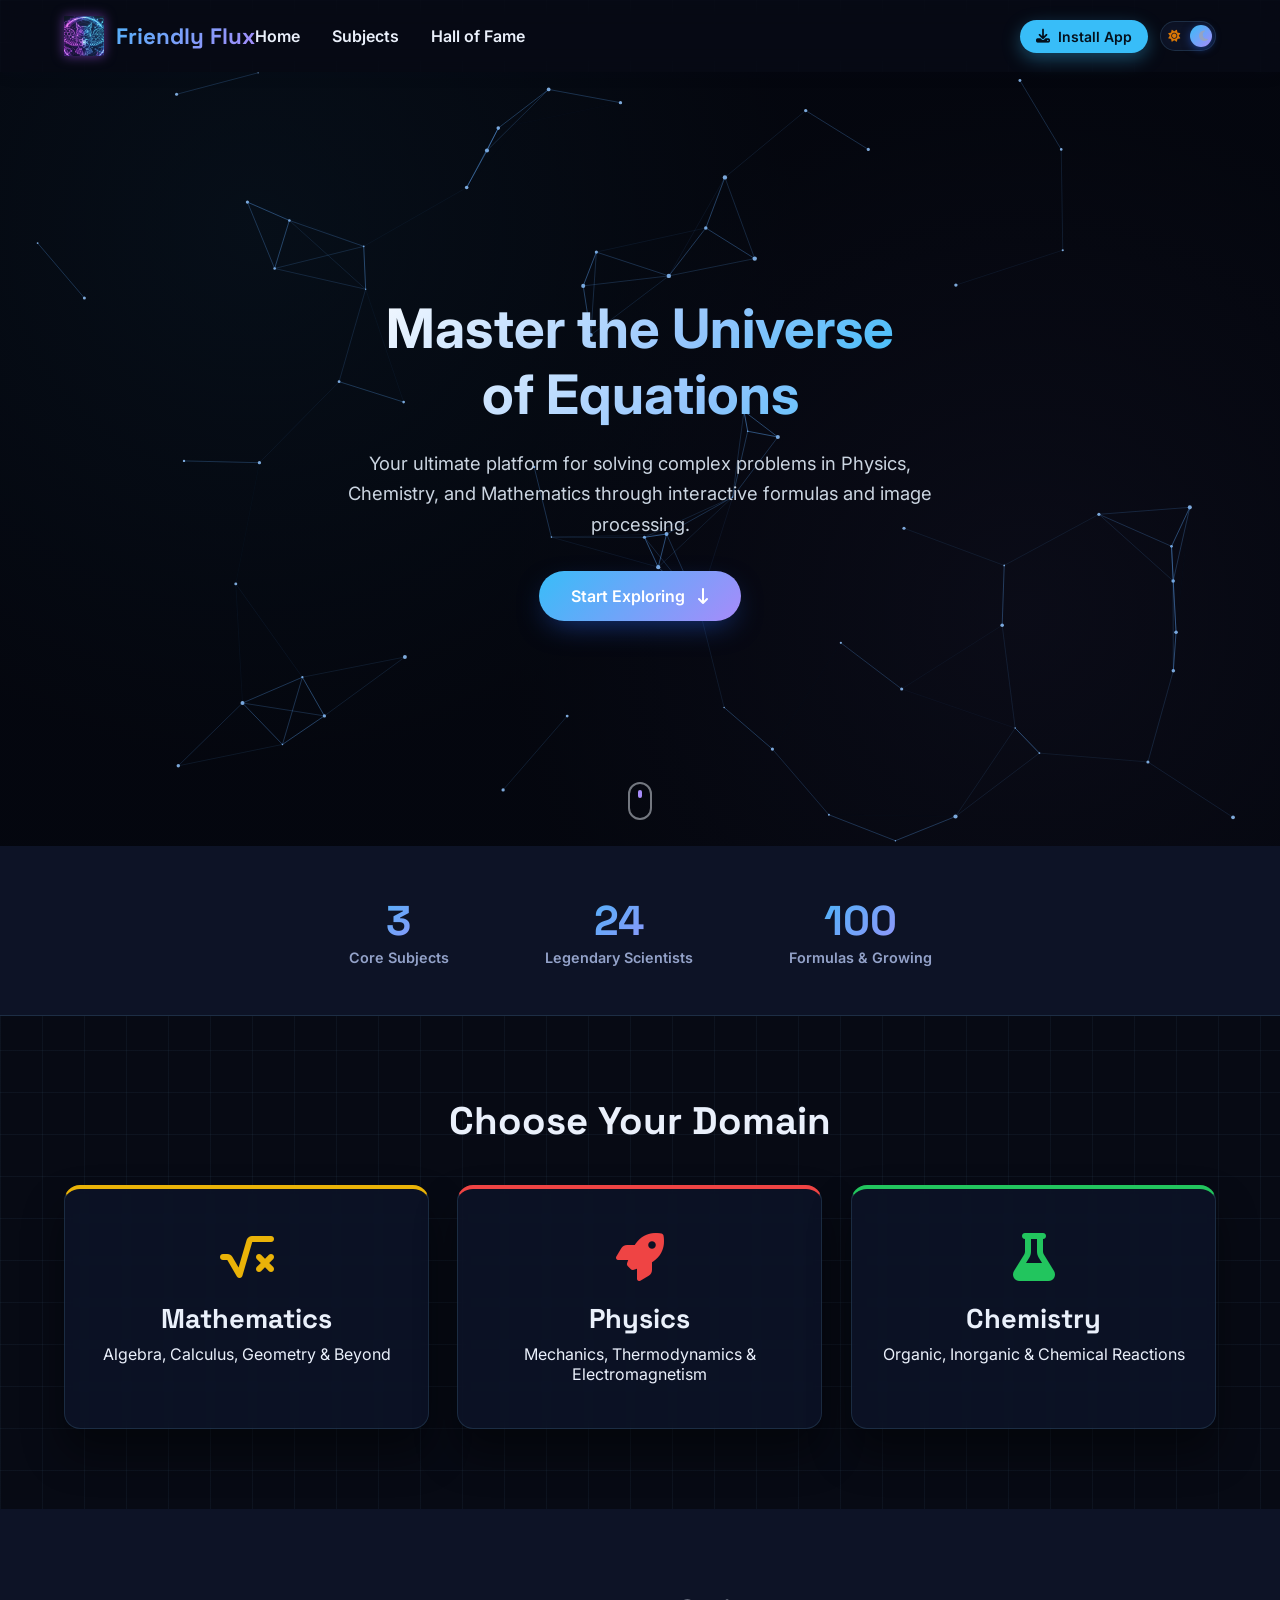
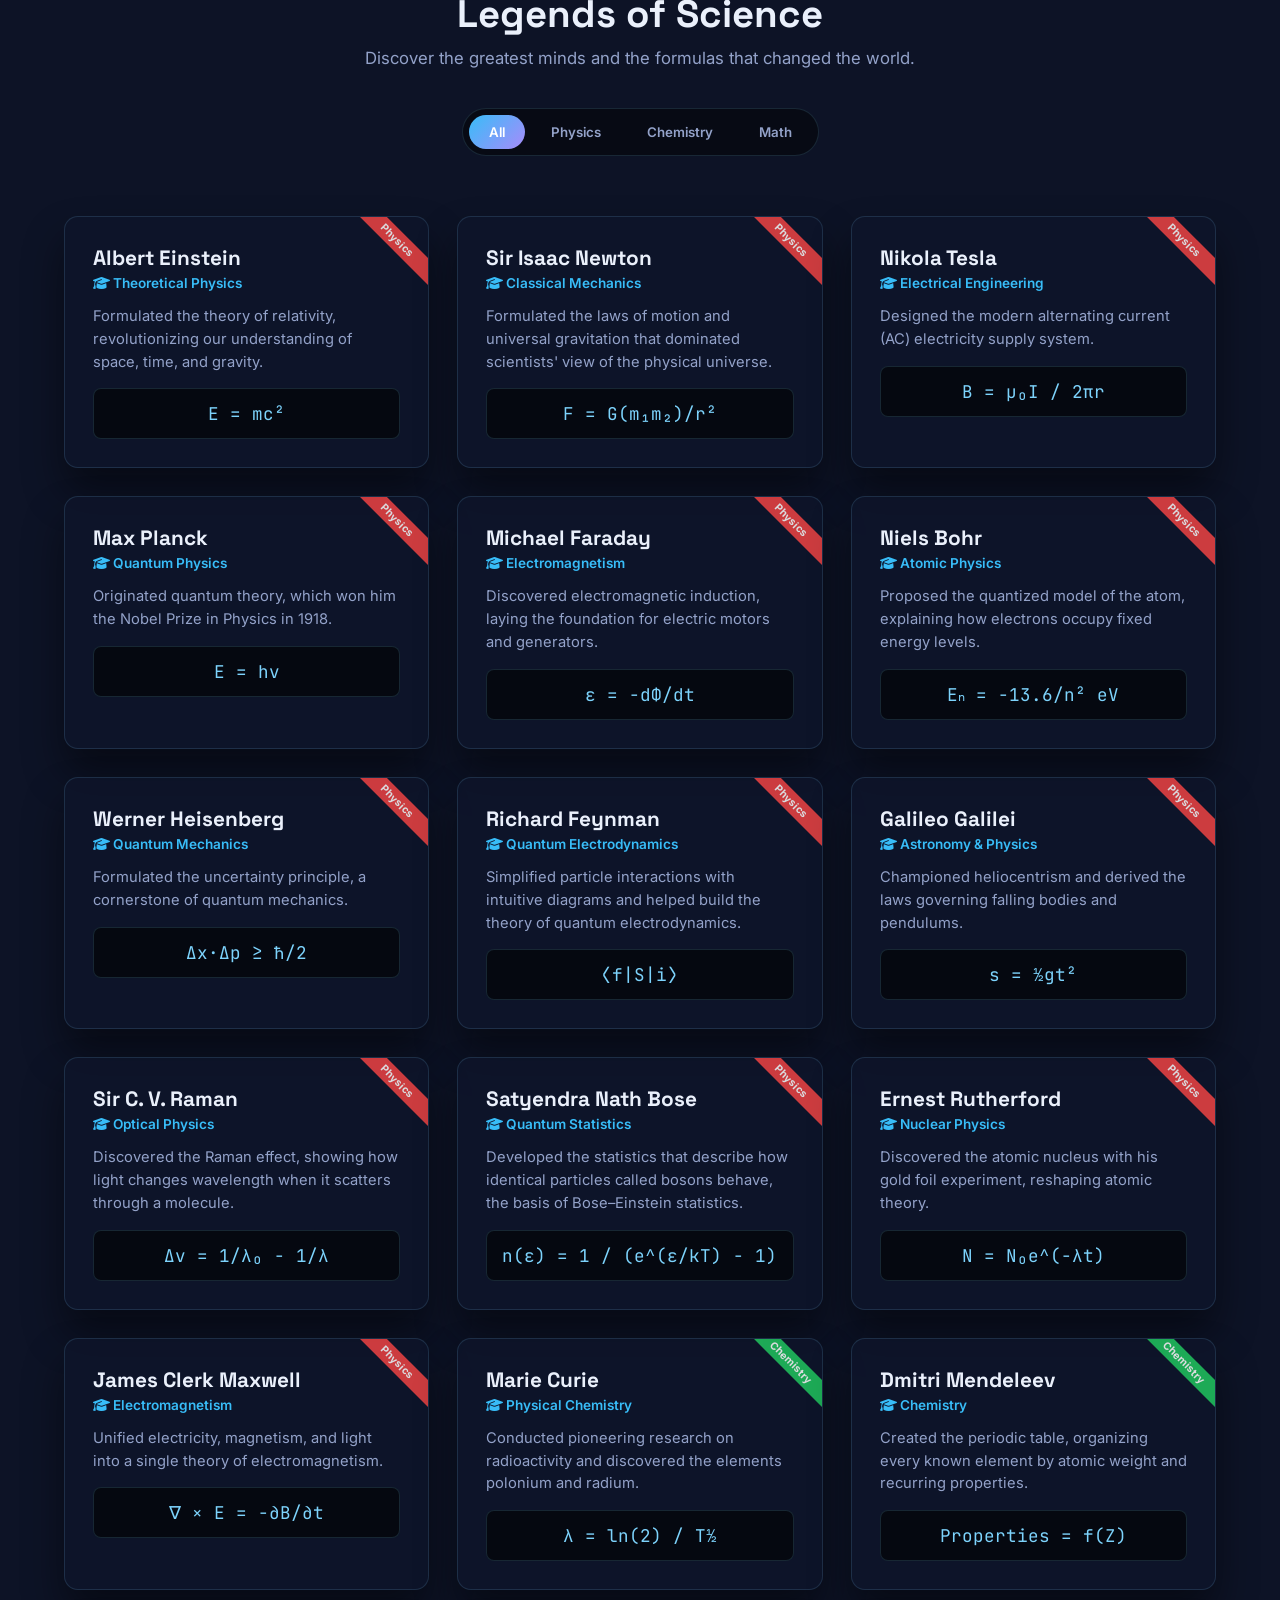
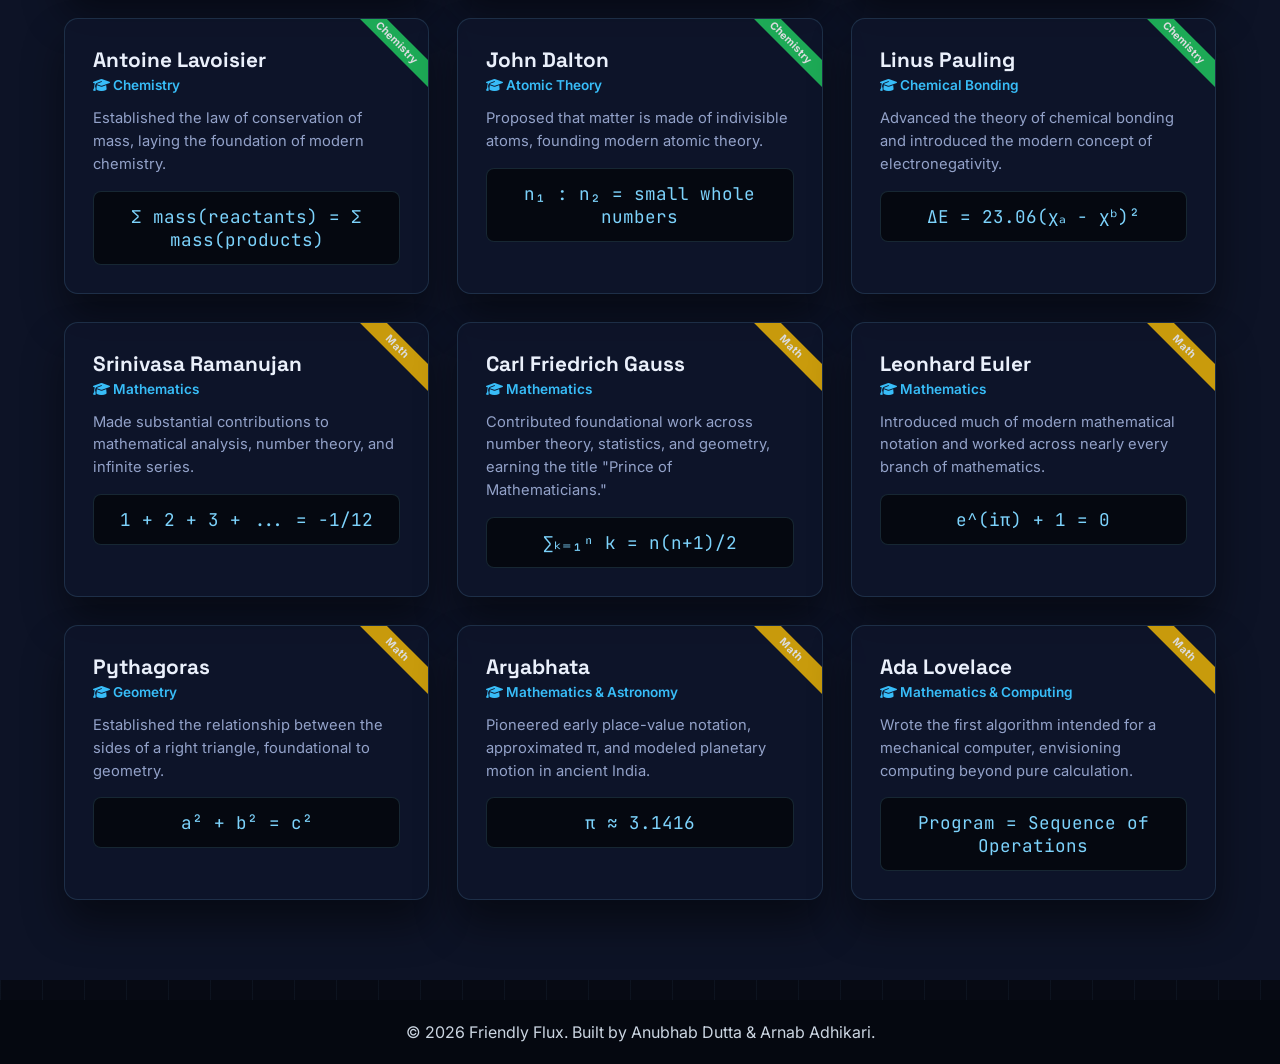
==== commit 3aa9b02c: "Replace all logos with new Friendly Flux owl logo, update icons, favicon and PWA cache" ====
--- a/frontend/index.html
+++ b/frontend/index.html
@@ -30,11 +30,7 @@
         <!-- Navigation Bar -->
         <nav class="navbar">
             <div class="logo">
-                <span class="atom-icon">
-                    <i class="fa-solid fa-atom"></i>
-                    <span class="orbit orbit-1"></span>
-                    <span class="orbit orbit-2"></span>
-                </span>
+                <img class="logo-img" src="icons/logo-mark.png" alt="Friendly Flux logo" />
                 Friendly Flux
             </div>
             <ul class="nav-links">
--- a/frontend/style.css
+++ b/frontend/style.css
@@ -101,46 +101,6 @@
     gap: 12px;
 }
 
-.atom-icon {
-    position: relative;
-    width: 28px;
-    height: 28px;
-    display: inline-flex;
-    align-items: center;
-    justify-content: center;
-}
-
-.atom-icon i {
-    color: var(--accent);
-    -webkit-text-fill-color: var(--accent);
-    font-size: 1.2rem;
-    z-index: 2;
-}
-
-.orbit {
-    position: absolute;
-    border: 1px solid var(--accent-2);
-    border-radius: 50%;
-    opacity: 0.55;
-}
-
-.orbit-1 {
-    width: 30px;
-    height: 30px;
-    animation: spin 5s linear infinite;
-}
-
-.orbit-2 {
-    width: 22px;
-    height: 22px;
-    animation: spin 3.4s linear infinite reverse;
-}
-
-@keyframes spin {
-    from { transform: rotate(0deg) scaleY(0.55); }
-    to   { transform: rotate(360deg) scaleY(0.55); }
-}
-
 .nav-links {
     list-style: none;
     display: flex;
@@ -716,3 +676,12 @@
         transform: none;
     }
 }
+
+.logo-img {
+    width: 40px;
+    height: 40px;
+    object-fit: contain;
+    flex-shrink: 0;
+    -webkit-text-fill-color: initial;
+    filter: drop-shadow(0 0 6px rgba(168, 85, 247, 0.55));
+}
